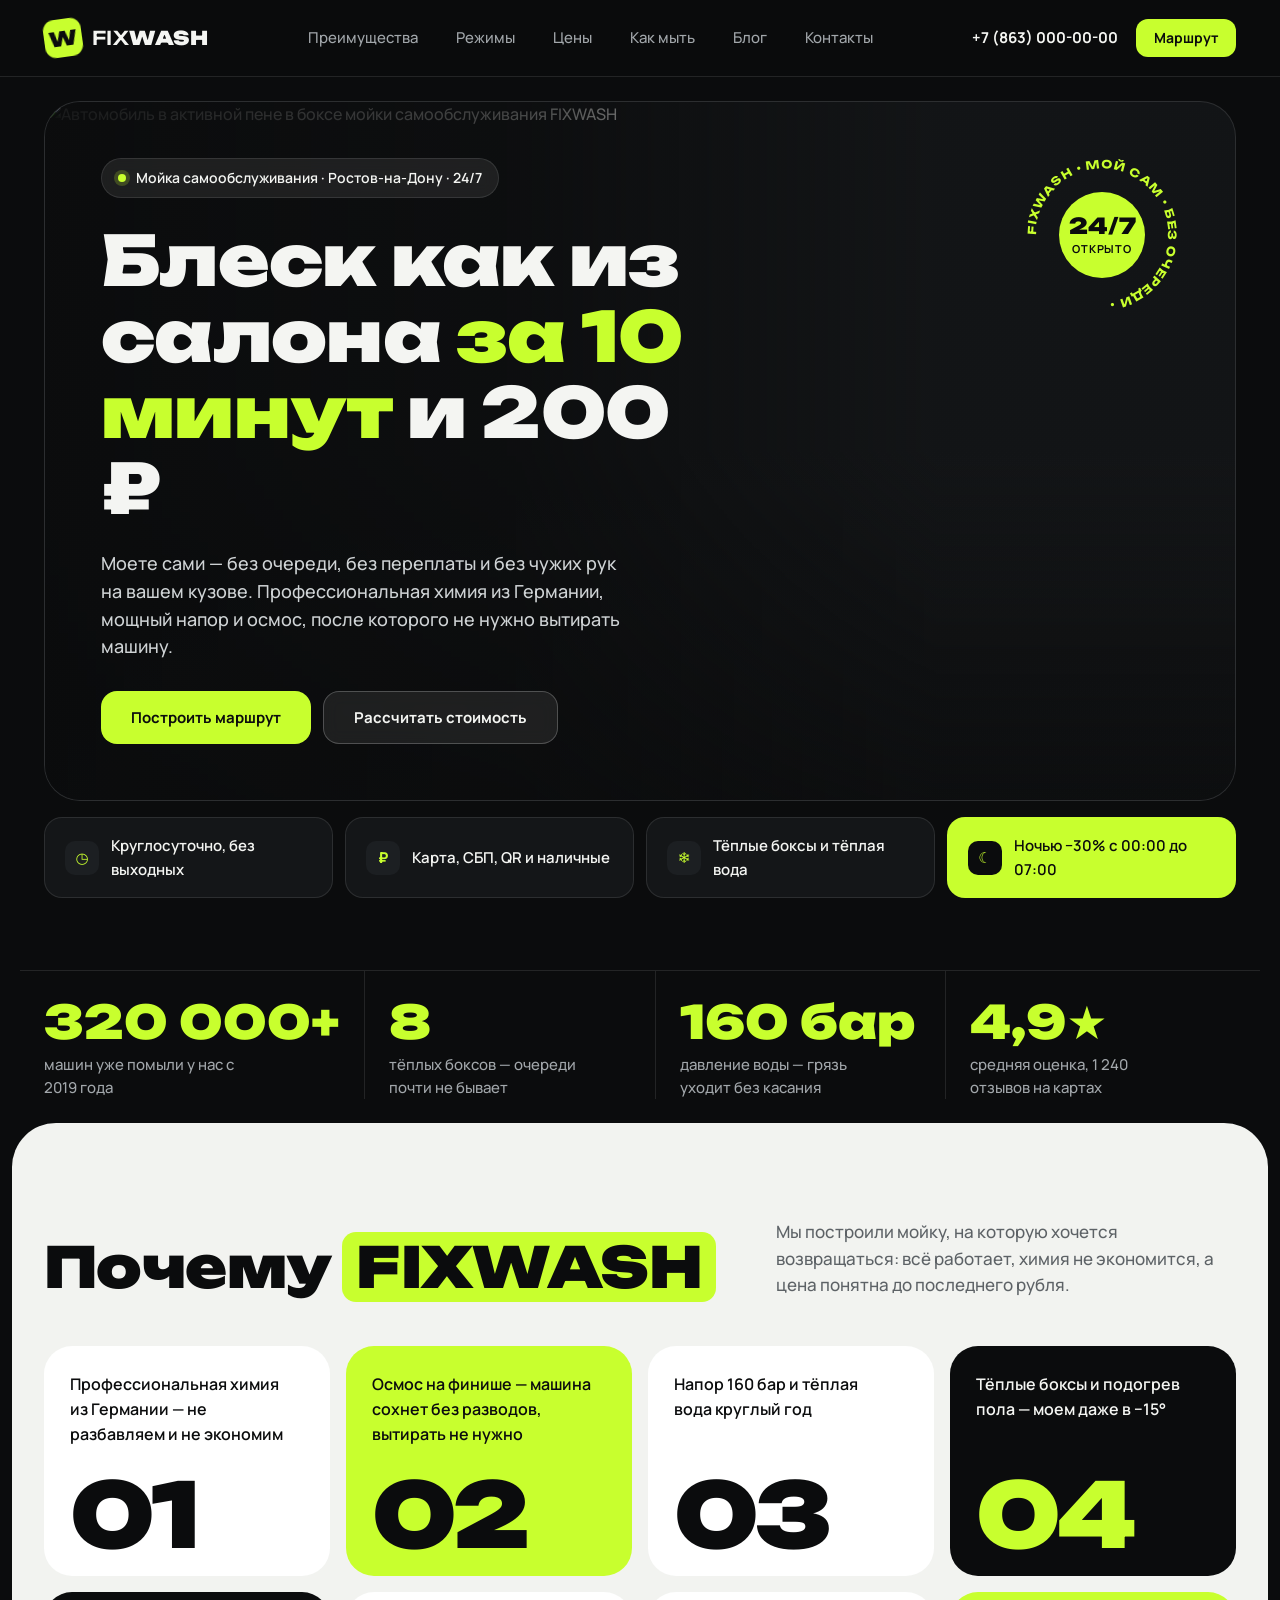
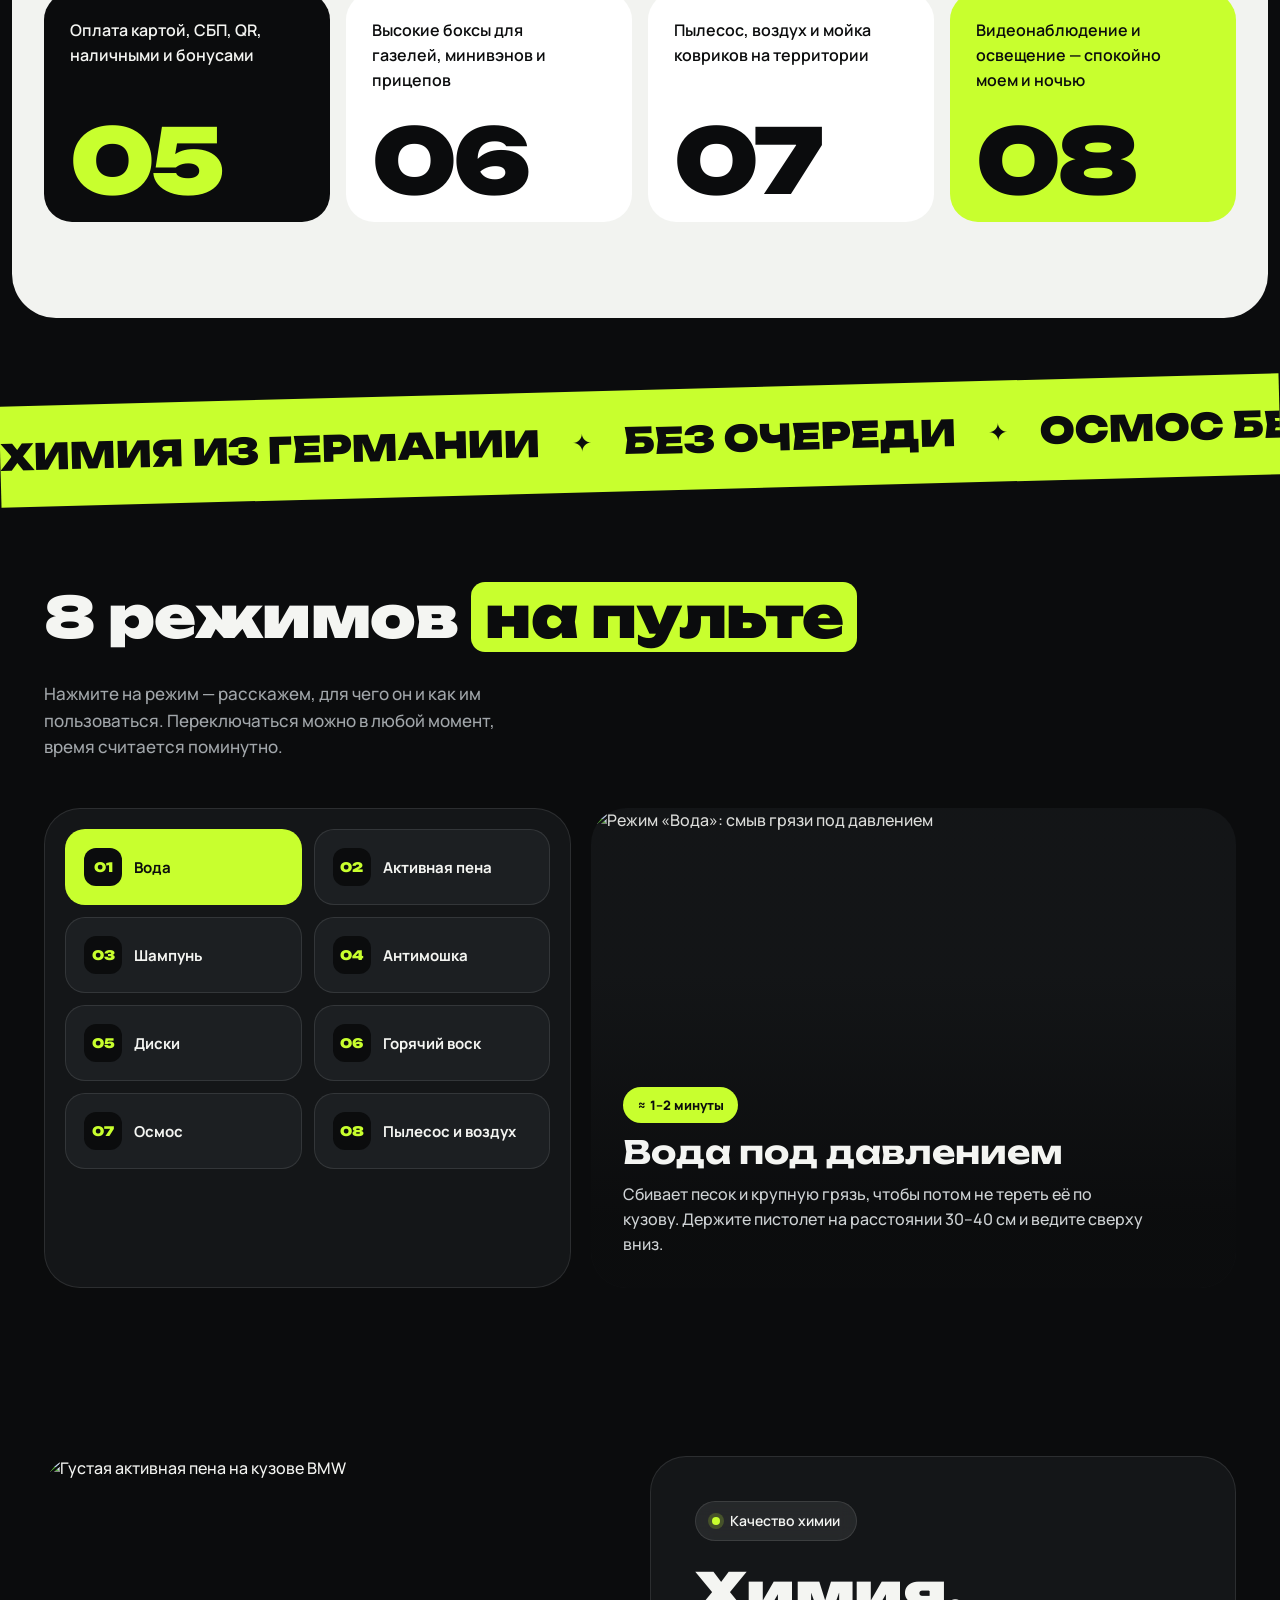
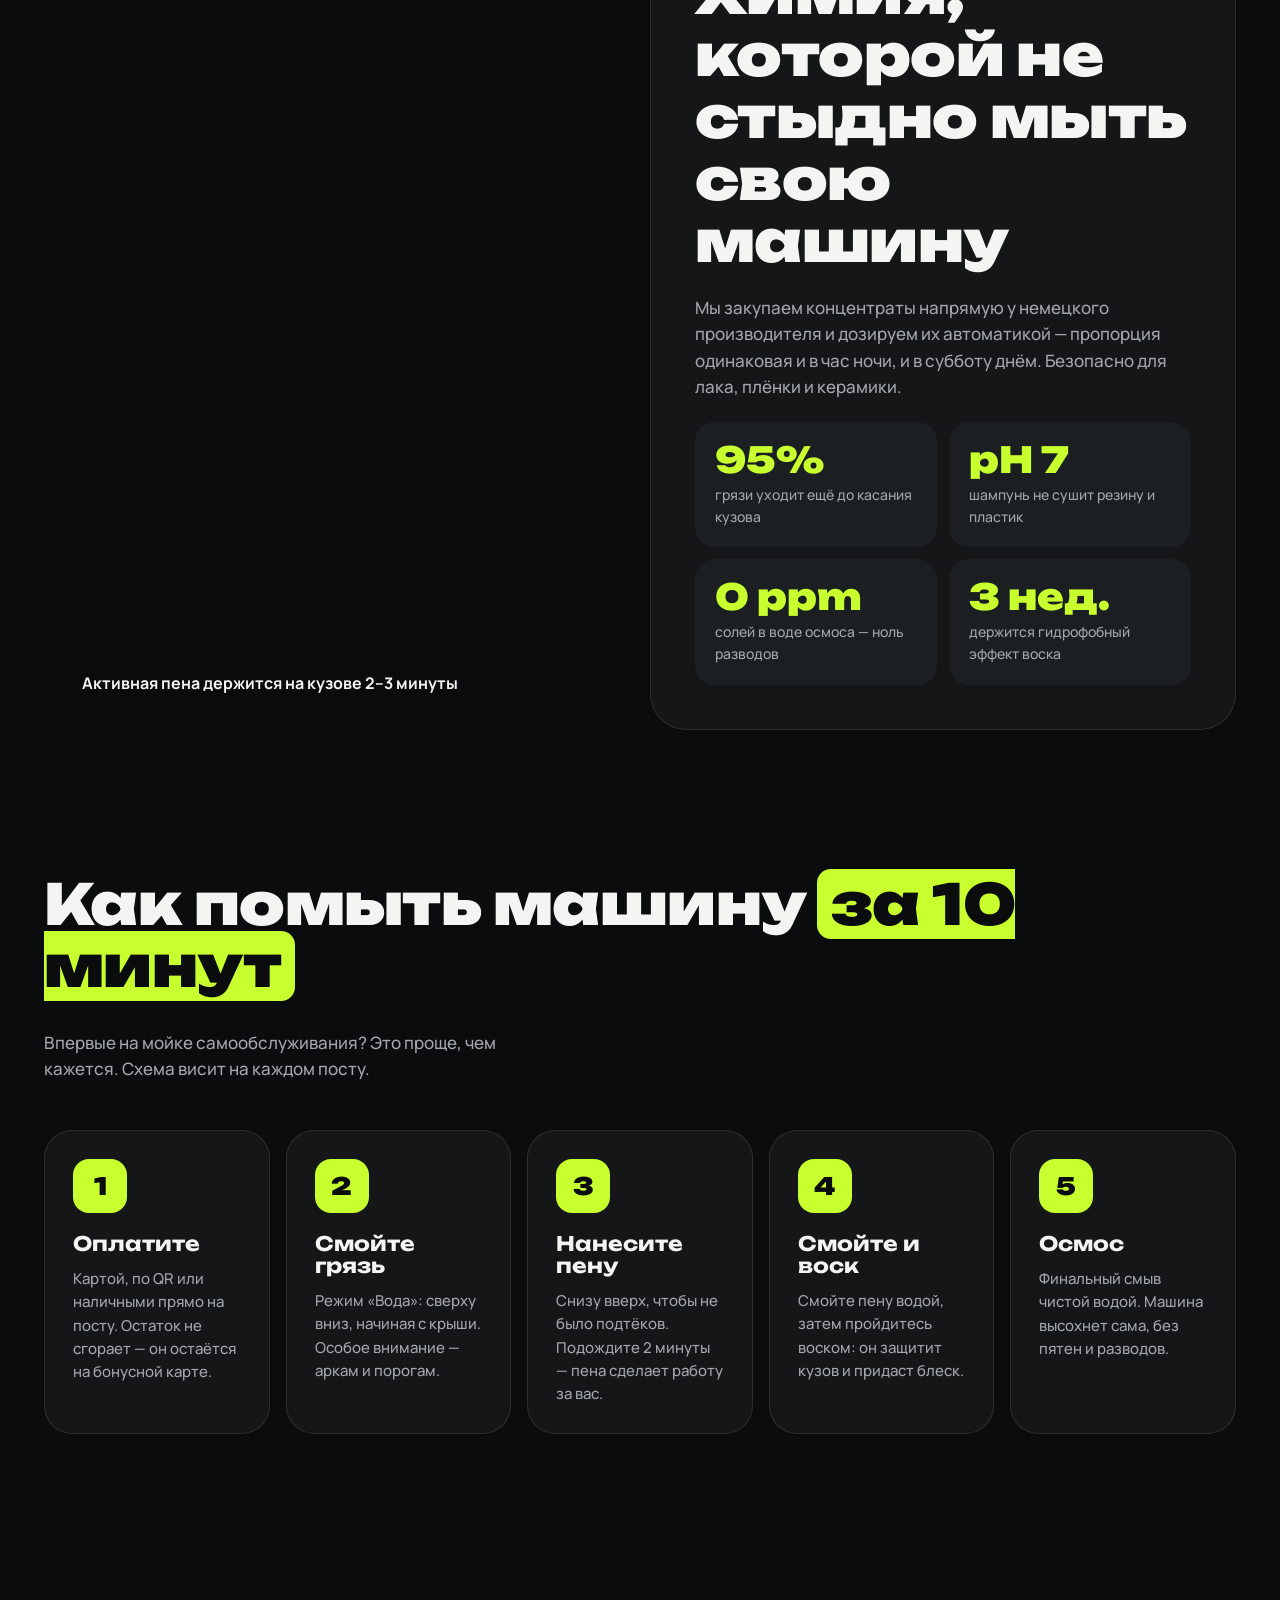
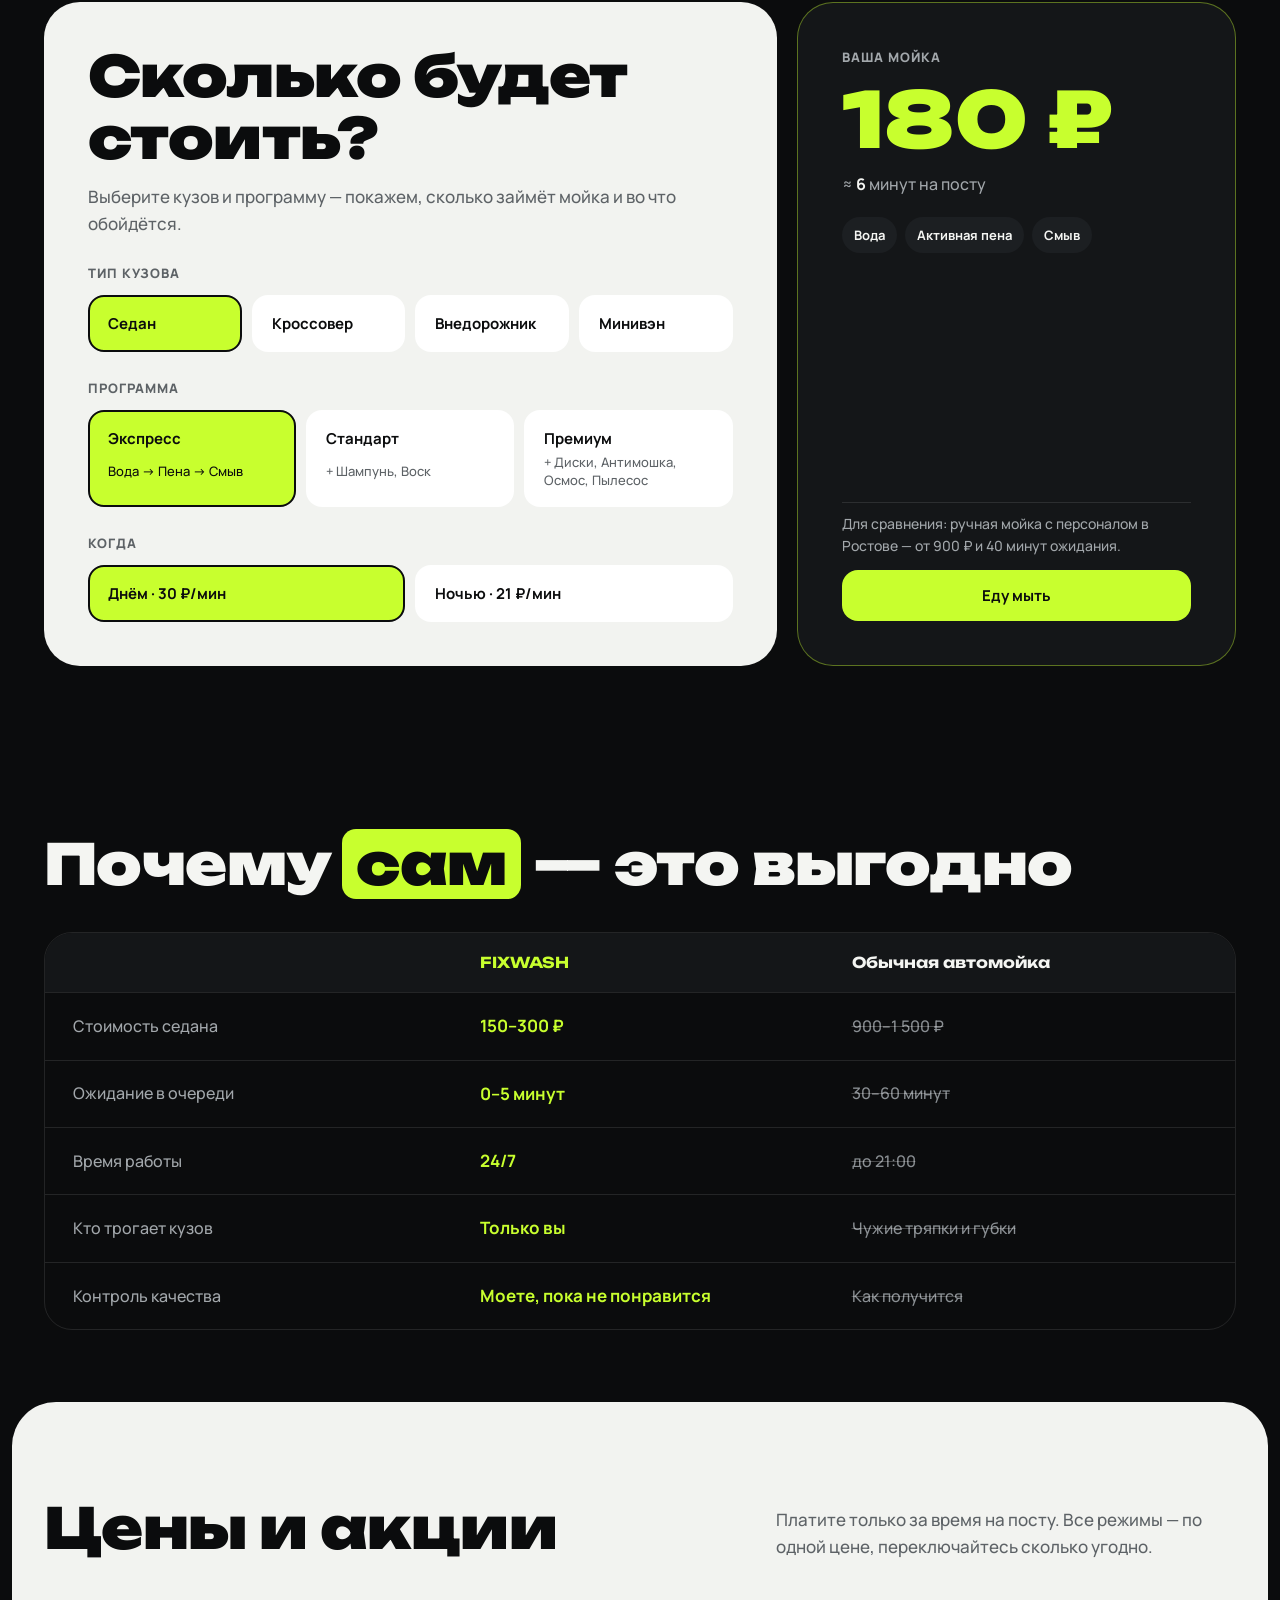
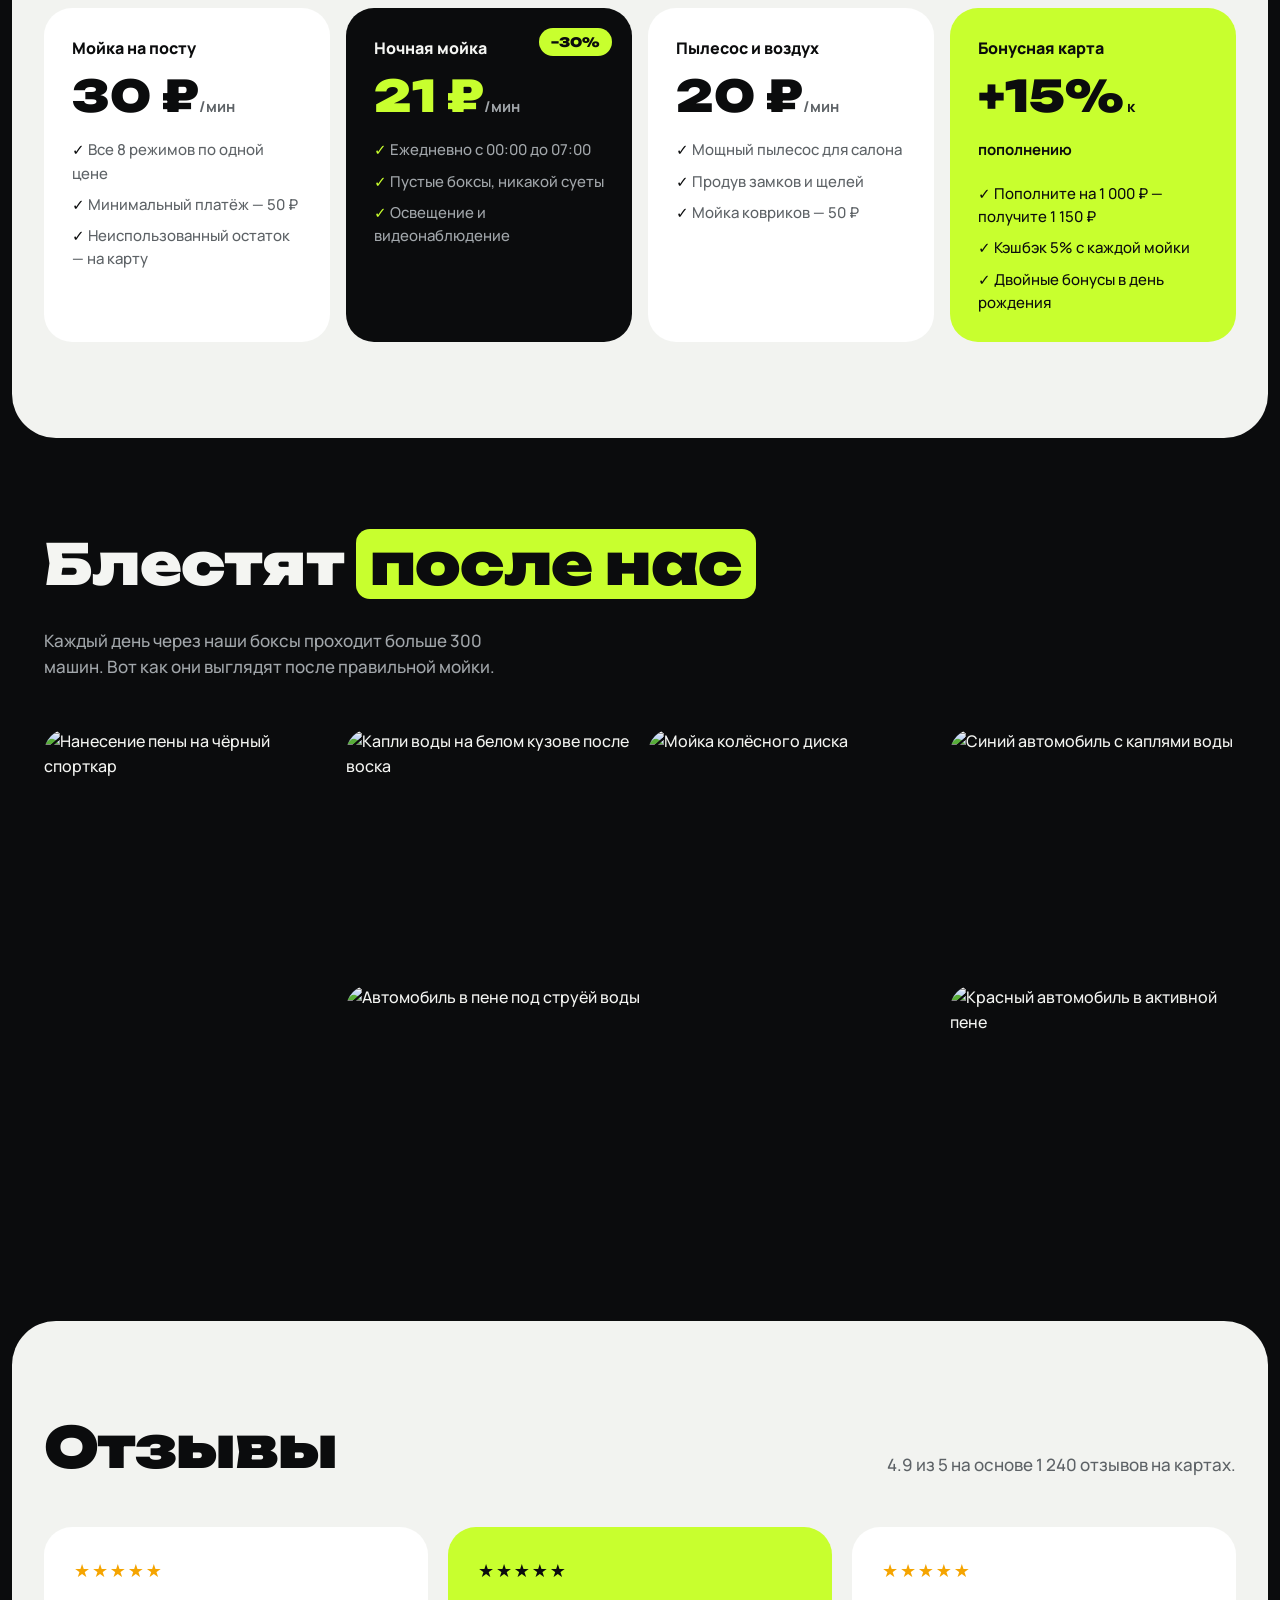
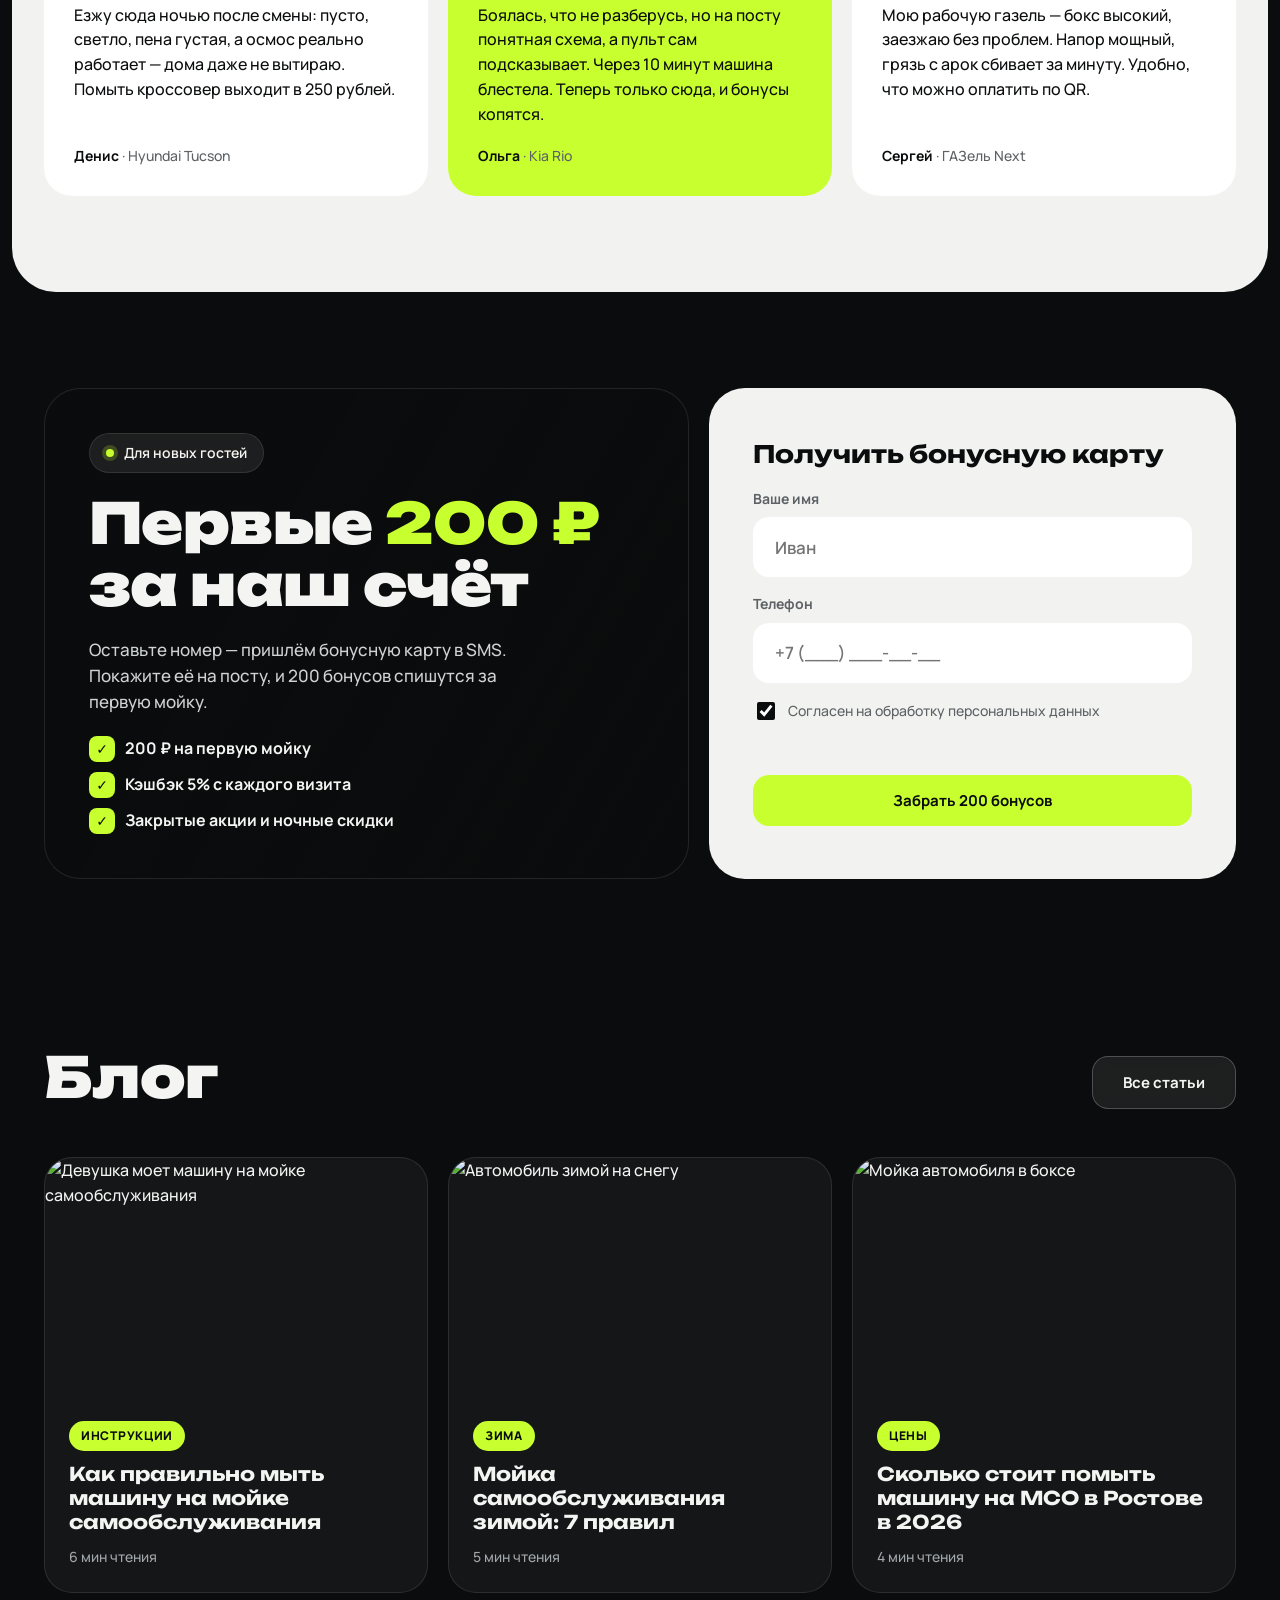
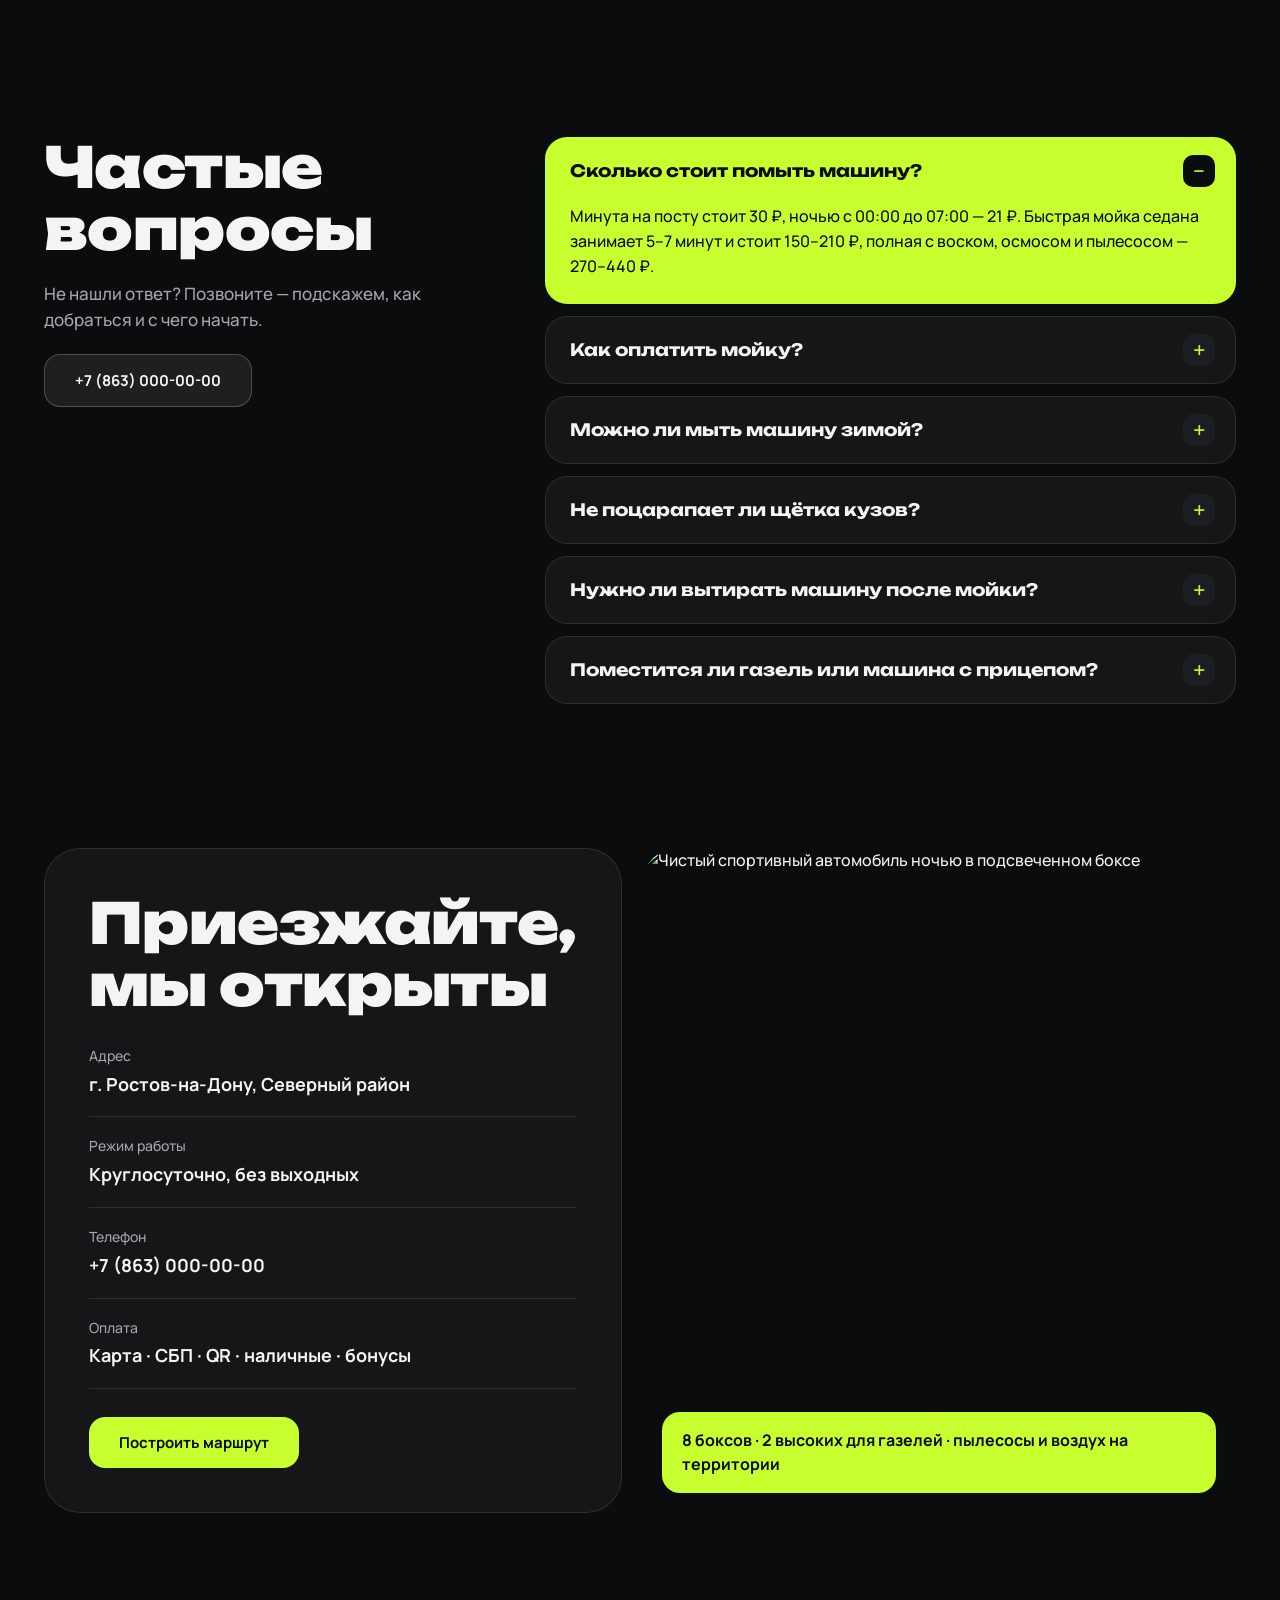
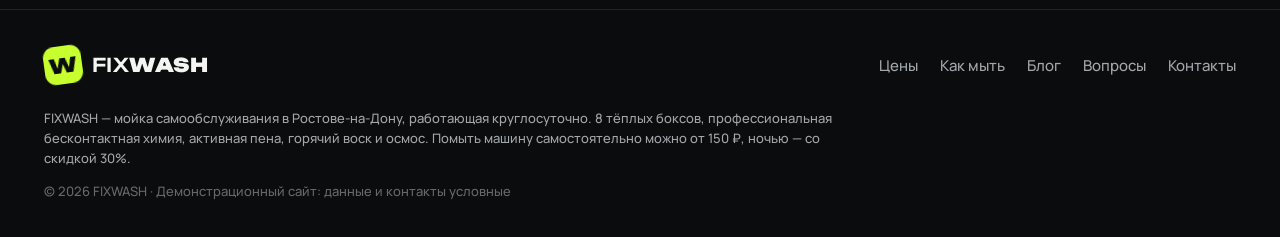
==== index.html @ 301a9a61 "Сайт мойки самообслуживания FIXWASH Лендинг с пультом режимов, калькулятором стоимости, ценами, форм" ====
<!doctype html>
<html lang="ru">
<head>
  <meta charset="utf-8">
  <meta name="viewport" content="width=device-width, initial-scale=1">
  <title>Мойка самообслуживания в Ростове-на-Дону 24/7 — FIXWASH</title>
  <meta name="description" content="Мойка самообслуживания FIXWASH в Ростове-на-Дону: 8 тёплых боксов, профессиональная химия из Германии, осмос без разводов. Работаем 24/7, мойка от 150 ₽, ночью −30%.">
  <link rel="canonical" href="https://sasha23rak-design.github.io/fixwash/">
  <meta property="og:type" content="website">
  <meta property="og:title" content="FIXWASH — мойка самообслуживания в Ростове-на-Дону 24/7">
  <meta property="og:description" content="Блеск как из салона за 10 минут. Химия из Германии, осмос, тёплые боксы, оплата картой.">
  <meta property="og:image" content="https://images.unsplash.com/photo-1605164598708-25701594473e?w=1200&q=80&auto=format&fit=crop">
  <meta property="og:url" content="https://sasha23rak-design.github.io/fixwash/">
  <meta name="theme-color" content="#0b0c0d">
  <link rel="preconnect" href="https://fonts.googleapis.com">
  <link rel="preconnect" href="https://fonts.gstatic.com" crossorigin>
  <link href="https://fonts.googleapis.com/css2?family=Manrope:wght@400;500;600;700;800&family=Unbounded:wght@500;700;900&display=swap" rel="stylesheet">
  <link rel="stylesheet" href="css/style.css">

  <script type="application/ld+json">
  {
    "@context": "https://schema.org",
    "@type": "AutoWash",
    "name": "FIXWASH — мойка самообслуживания",
    "image": "https://images.unsplash.com/photo-1605164598708-25701594473e?w=1200&q=80",
    "url": "https://sasha23rak-design.github.io/fixwash/",
    "telephone": "+7-863-000-00-00",
    "priceRange": "150–400 ₽",
    "address": {
      "@type": "PostalAddress",
      "addressLocality": "Ростов-на-Дону",
      "addressRegion": "Ростовская область",
      "addressCountry": "RU"
    },
    "openingHoursSpecification": {
      "@type": "OpeningHoursSpecification",
      "dayOfWeek": ["Monday","Tuesday","Wednesday","Thursday","Friday","Saturday","Sunday"],
      "opens": "00:00",
      "closes": "23:59"
    },
    "paymentAccepted": "Банковская карта, СБП, QR-код, наличные, бонусная карта",
    "aggregateRating": { "@type": "AggregateRating", "ratingValue": "4.9", "reviewCount": "1240" }
  }
  </script>
  <script type="application/ld+json">
  {
    "@context": "https://schema.org",
    "@type": "FAQPage",
    "mainEntity": [
      { "@type": "Question", "name": "Сколько стоит помыть машину на мойке самообслуживания?", "acceptedAnswer": { "@type": "Answer", "text": "Минута на посту стоит 30 ₽, ночью с 00:00 до 07:00 — 21 ₽. Быстрая мойка седана занимает 5–7 минут и стоит 150–210 ₽, полная с воском, осмосом и пылесосом — 270–440 ₽." } },
      { "@type": "Question", "name": "Как оплатить мойку?", "acceptedAnswer": { "@type": "Answer", "text": "На каждом посту принимаем банковские карты, Apple Pay и Google Pay, оплату по QR через СБП, купюры, монеты и бонусную карту FIXWASH." } },
      { "@type": "Question", "name": "Можно ли мыть машину зимой?", "acceptedAnswer": { "@type": "Answer", "text": "Да. Боксы отапливаются, пол с подогревом, вода подаётся тёплой. После мойки продуйте замки и уплотнители воздухом — он есть на каждом посту." } },
      { "@type": "Question", "name": "Не поцарапает ли щётка кузов?", "acceptedAnswer": { "@type": "Answer", "text": "Щётку используйте только после активной пены и смыва крупной грязи. Перед использованием промойте её водой под давлением. Для бесконтактной мойки щётка не нужна вовсе." } },
      { "@type": "Question", "name": "Нужно ли вытирать машину после мойки?", "acceptedAnswer": { "@type": "Answer", "text": "Нет, если на финише использовать режим «Осмос». Это очищенная вода без солей, она высыхает без разводов и пятен." } },
      { "@type": "Question", "name": "Поместится ли газель или машина с прицепом?", "acceptedAnswer": { "@type": "Answer", "text": "Да, боксы №7 и №8 высотой 3,2 метра и длиной 9 метров рассчитаны на микроавтобусы, газели и легковые автомобили с прицепом." } }
    ]
  }
  </script>
</head>
<body>

<!-- ============ HEADER ============ -->
<header class="header" id="top">
  <div class="container header__inner">
    <a href="./" class="logo" aria-label="FIXWASH — на главную">
      <span class="logo__mark">W</span>
      <span class="logo__text">FIX<b>WASH</b></span>
    </a>

    <nav class="nav" id="nav">
      <a href="#why">Преимущества</a>
      <a href="#modes">Режимы</a>
      <a href="#prices">Цены</a>
      <a href="#how">Как мыть</a>
      <a href="blog/">Блог</a>
      <a href="#contacts">Контакты</a>
    </nav>

    <div class="header__right">
      <a href="tel:+78630000000" class="header__phone">+7 (863) 000-00-00</a>
      <a href="https://yandex.ru/maps/39/rostov-na-donu/" target="_blank" rel="noopener" class="btn btn--lime btn--sm">Маршрут</a>
      <button class="burger" id="burger" aria-label="Открыть меню" aria-expanded="false"><span></span><span></span></button>
    </div>
  </div>
</header>

<main>

<!-- ============ HERO ============ -->
<section class="hero">
  <div class="container">
    <div class="hero__card">
      <img class="hero__img" src="https://images.unsplash.com/photo-1605164598708-25701594473e?w=1800&q=80&auto=format&fit=crop" alt="Автомобиль в активной пене в боксе мойки самообслуживания FIXWASH">
      <div class="hero__shade"></div>

      <div class="hero__content">
        <span class="tag"><i class="dot"></i> Мойка самообслуживания · Ростов-на-Дону · 24/7</span>
        <h1 class="hero__title">Блеск как из салона <span class="lime">за 10 минут</span> и 200 ₽</h1>
        <p class="hero__sub">Моете сами — без очереди, без переплаты и без чужих рук на вашем кузове. Профессиональная химия из Германии, мощный напор и осмос, после которого не нужно вытирать машину.</p>
        <div class="hero__actions">
          <a href="https://yandex.ru/maps/39/rostov-na-donu/" target="_blank" rel="noopener" class="btn btn--lime">Построить маршрут</a>
          <a href="#calc" class="btn btn--ghost">Рассчитать стоимость</a>
        </div>
      </div>

      <div class="hero__badge" aria-hidden="true">
        <svg viewBox="0 0 200 200">
          <defs><path id="circle" d="M100,100 m-78,0 a78,78 0 1,1 156,0 a78,78 0 1,1 -156,0"/></defs>
          <text><textPath href="#circle">FIXWASH • МОЙ САМ • БЕЗ ОЧЕРЕДИ •</textPath></text>
        </svg>
        <span class="hero__badge-core">24/7<small>открыто</small></span>
      </div>
    </div>

    <div class="pills">
      <div class="pill"><span class="pill__ico">◷</span> Круглосуточно, без выходных</div>
      <div class="pill"><span class="pill__ico">₽</span> Карта, СБП, QR и наличные</div>
      <div class="pill"><span class="pill__ico">❄</span> Тёплые боксы и тёплая вода</div>
      <div class="pill pill--lime"><span class="pill__ico">☾</span> Ночью −30% с 00:00 до 07:00</div>
    </div>
  </div>
</section>

<!-- ============ STATS ============ -->
<section class="stats">
  <div class="container stats__grid">
    <div class="stat"><b class="stat__num" data-count="320000" data-suffix="+">0</b><span>машин уже помыли у нас с 2019 года</span></div>
    <div class="stat"><b class="stat__num" data-count="8">0</b><span>тёплых боксов — очереди почти не бывает</span></div>
    <div class="stat"><b class="stat__num" data-count="160" data-suffix=" бар">0</b><span>давление воды — грязь уходит без касания</span></div>
    <div class="stat"><b class="stat__num" data-count="4.9" data-decimals="1" data-suffix="★">0</b><span>средняя оценка, 1 240 отзывов на картах</span></div>
  </div>
</section>

<!-- ============ WHY ============ -->
<section class="section section--light" id="why">
  <div class="container">
    <div class="section__head">
      <h2 class="h2">Почему <span class="lime-bg">FIXWASH</span></h2>
      <p class="section__lead">Мы построили мойку, на которую хочется возвращаться: всё работает, химия не экономится, а цена понятна до последнего рубля.</p>
    </div>

    <div class="adv adv--4">
      <div class="adv__card"><p>Профессиональная химия из Германии — не разбавляем и не экономим</p><b>01</b></div>
      <div class="adv__card adv__card--lime"><p>Осмос на финише — машина сохнет без разводов, вытирать не нужно</p><b>02</b></div>
      <div class="adv__card"><p>Напор 160 бар и тёплая вода круглый год</p><b>03</b></div>
      <div class="adv__card adv__card--dark"><p>Тёплые боксы и подогрев пола — моем даже в −15°</p><b>04</b></div>
      <div class="adv__card adv__card--dark"><p>Оплата картой, СБП, QR, наличными и бонусами</p><b>05</b></div>
      <div class="adv__card"><p>Высокие боксы для газелей, минивэнов и прицепов</p><b>06</b></div>
      <div class="adv__card"><p>Пылесос, воздух и мойка ковриков на территории</p><b>07</b></div>
      <div class="adv__card adv__card--lime"><p>Видеонаблюдение и освещение — спокойно моем и ночью</p><b>08</b></div>
    </div>
  </div>
</section>

<!-- ============ MARQUEE ============ -->
<section class="marquee" aria-hidden="true">
  <div class="marquee__track">
    <span>Химия из Германии</span><i>✦</i><span>Без очереди</span><i>✦</i><span>Осмос без разводов</span><i>✦</i><span>Открыто 24/7</span><i>✦</i>
    <span>Химия из Германии</span><i>✦</i><span>Без очереди</span><i>✦</i><span>Осмос без разводов</span><i>✦</i><span>Открыто 24/7</span><i>✦</i>
  </div>
</section>

<!-- ============ MODES ============ -->
<section class="section" id="modes">
  <div class="container">
    <div class="section__head">
      <h2 class="h2">8 режимов <span class="lime-bg">на пульте</span></h2>
      <p class="section__lead">Нажмите на режим — расскажем, для чего он и как им пользоваться. Переключаться можно в любой момент, время считается поминутно.</p>
    </div>

    <div class="modes">
      <div class="modes__panel" role="tablist" aria-label="Режимы мойки">
        <button class="mode is-active" role="tab" data-mode="0"><span>01</span>Вода</button>
        <button class="mode" role="tab" data-mode="1"><span>02</span>Активная пена</button>
        <button class="mode" role="tab" data-mode="2"><span>03</span>Шампунь</button>
        <button class="mode" role="tab" data-mode="3"><span>04</span>Антимошка</button>
        <button class="mode" role="tab" data-mode="4"><span>05</span>Диски</button>
        <button class="mode" role="tab" data-mode="5"><span>06</span>Горячий воск</button>
        <button class="mode" role="tab" data-mode="6"><span>07</span>Осмос</button>
        <button class="mode" role="tab" data-mode="7"><span>08</span>Пылесос и воздух</button>
      </div>

      <div class="modes__view">
        <img id="modeImg" src="https://images.unsplash.com/photo-1636740659486-3cde6eba6371?w=1200&q=80&auto=format&fit=crop" alt="Режим «Вода»: смыв грязи под давлением">
        <div class="modes__info">
          <span class="modes__time" id="modeTime">≈ 1–2 минуты</span>
          <h3 id="modeTitle">Вода под давлением</h3>
          <p id="modeText">Сбивает песок и крупную грязь, чтобы потом не тереть её по кузову. Держите пистолет на расстоянии 30–40 см и ведите сверху вниз.</p>
        </div>
      </div>
    </div>
  </div>
</section>

<!-- ============ CHEMISTRY ============ -->
<section class="section section--tight" id="chemistry">
  <div class="container">
    <div class="chem">
      <div class="chem__media">
        <img src="https://images.unsplash.com/photo-1633014041037-f5446fb4ce99?w=1200&q=80&auto=format&fit=crop" alt="Густая активная пена на кузове BMW" loading="lazy">
        <span class="chem__label">Активная пена держится на кузове 2–3 минуты</span>
      </div>
      <div class="chem__body">
        <span class="tag"><i class="dot"></i> Качество химии</span>
        <h2 class="h2">Химия, которой не стыдно мыть свою машину</h2>
        <p>Мы закупаем концентраты напрямую у немецкого производителя и дозируем их автоматикой — пропорция одинаковая и в час ночи, и в субботу днём. Безопасно для лака, плёнки и керамики.</p>
        <div class="chem__grid">
          <div class="chem__item"><b>95%</b><span>грязи уходит ещё до касания кузова</span></div>
          <div class="chem__item"><b>pH 7</b><span>шампунь не сушит резину и пластик</span></div>
          <div class="chem__item"><b>0 ppm</b><span>солей в воде осмоса — ноль разводов</span></div>
          <div class="chem__item"><b>3 нед.</b><span>держится гидрофобный эффект воска</span></div>
        </div>
      </div>
    </div>
  </div>
</section>

<!-- ============ HOW ============ -->
<section class="section section--tight" id="how">
  <div class="container">
    <div class="section__head">
      <h2 class="h2">Как помыть машину <span class="lime-bg">за 10 минут</span></h2>
      <p class="section__lead">Впервые на мойке самообслуживания? Это проще, чем кажется. Схема висит на каждом посту.</p>
    </div>
    <div class="steps steps--5">
      <div class="step"><span class="step__n">1</span><h4>Оплатите</h4><p>Картой, по QR или наличными прямо на посту. Остаток не сгорает — он остаётся на бонусной карте.</p></div>
      <div class="step"><span class="step__n">2</span><h4>Смойте грязь</h4><p>Режим «Вода»: сверху вниз, начиная с крыши. Особое внимание — аркам и порогам.</p></div>
      <div class="step"><span class="step__n">3</span><h4>Нанесите пену</h4><p>Снизу вверх, чтобы не было подтёков. Подождите 2 минуты — пена сделает работу за вас.</p></div>
      <div class="step"><span class="step__n">4</span><h4>Смойте и воск</h4><p>Смойте пену водой, затем пройдитесь воском: он защитит кузов и придаст блеск.</p></div>
      <div class="step"><span class="step__n">5</span><h4>Осмос</h4><p>Финальный смыв чистой водой. Машина высохнет сама, без пятен и разводов.</p></div>
    </div>
  </div>
</section>

<!-- ============ CALC ============ -->
<section class="section" id="calc">
  <div class="container">
    <div class="calc">
      <div class="calc__form">
        <h2 class="h2">Сколько будет стоить?</h2>
        <p class="calc__lead">Выберите кузов и программу — покажем, сколько займёт мойка и во что обойдётся.</p>

        <div class="calc__group">
          <p class="calc__label">Тип кузова</p>
          <div class="seg" data-name="body">
            <button type="button" class="seg__btn is-active" data-k="1">Седан</button>
            <button type="button" class="seg__btn" data-k="1.25">Кроссовер</button>
            <button type="button" class="seg__btn" data-k="1.5">Внедорожник</button>
            <button type="button" class="seg__btn" data-k="1.7">Минивэн</button>
          </div>
        </div>

        <div class="calc__group">
          <p class="calc__label">Программа</p>
          <div class="seg seg--col" data-name="program">
            <button type="button" class="seg__btn is-active" data-k="express"><b>Экспресс</b><small>Вода → Пена → Смыв</small></button>
            <button type="button" class="seg__btn" data-k="standard"><b>Стандарт</b><small>+ Шампунь, Воск</small></button>
            <button type="button" class="seg__btn" data-k="premium"><b>Премиум</b><small>+ Диски, Антимошка, Осмос, Пылесос</small></button>
          </div>
        </div>

        <div class="calc__group">
          <p class="calc__label">Когда</p>
          <div class="seg" data-name="time">
            <button type="button" class="seg__btn is-active" data-k="day">Днём · 30 ₽/мин</button>
            <button type="button" class="seg__btn" data-k="night">Ночью · 21 ₽/мин</button>
          </div>
        </div>
      </div>

      <div class="calc__result">
        <p class="calc__label">Ваша мойка</p>
        <div class="calc__price"><span id="calcPrice">210</span> ₽</div>
        <p class="calc__time">≈ <b id="calcMin">7</b> минут на посту</p>
        <ul class="calc__steps" id="calcSteps"></ul>
        <p class="calc__note">Для сравнения: ручная мойка с персоналом в Ростове — от 900 ₽ и 40 минут ожидания.</p>
        <a href="https://yandex.ru/maps/39/rostov-na-donu/" target="_blank" rel="noopener" class="btn btn--lime">Еду мыть</a>
      </div>
    </div>
  </div>
</section>

<!-- ============ COMPARE ============ -->
<section class="section section--tight">
  <div class="container">
    <h2 class="h2">Почему <span class="lime-bg">сам</span> — это выгодно</h2>
    <div class="compare">
      <div class="compare__row compare__row--head"><span></span><b>FIXWASH</b><b>Обычная автомойка</b></div>
      <div class="compare__row"><span>Стоимость седана</span><b>150–300 ₽</b><em>900–1 500 ₽</em></div>
      <div class="compare__row"><span>Ожидание в очереди</span><b>0–5 минут</b><em>30–60 минут</em></div>
      <div class="compare__row"><span>Время работы</span><b>24/7</b><em>до 21:00</em></div>
      <div class="compare__row"><span>Кто трогает кузов</span><b>Только вы</b><em>Чужие тряпки и губки</em></div>
      <div class="compare__row"><span>Контроль качества</span><b>Моете, пока не понравится</b><em>Как получится</em></div>
    </div>
  </div>
</section>

<!-- ============ PRICES ============ -->
<section class="section section--light" id="prices">
  <div class="container">
    <div class="section__head">
      <h2 class="h2">Цены и акции</h2>
      <p class="section__lead">Платите только за время на посту. Все режимы — по одной цене, переключайтесь сколько угодно.</p>
    </div>

    <div class="prices">
      <div class="price-card">
        <p class="price-card__name">Мойка на посту</p>
        <div class="price-card__val">30 ₽<small>/мин</small></div>
        <ul><li>Все 8 режимов по одной цене</li><li>Минимальный платёж — 50 ₽</li><li>Неиспользованный остаток — на карту</li></ul>
      </div>
      <div class="price-card price-card--dark">
        <span class="price-card__badge">−30%</span>
        <p class="price-card__name">Ночная мойка</p>
        <div class="price-card__val">21 ₽<small>/мин</small></div>
        <ul><li>Ежедневно с 00:00 до 07:00</li><li>Пустые боксы, никакой суеты</li><li>Освещение и видеонаблюдение</li></ul>
      </div>
      <div class="price-card">
        <p class="price-card__name">Пылесос и воздух</p>
        <div class="price-card__val">20 ₽<small>/мин</small></div>
        <ul><li>Мощный пылесос для салона</li><li>Продув замков и щелей</li><li>Мойка ковриков — 50 ₽</li></ul>
      </div>
      <div class="price-card price-card--lime">
        <p class="price-card__name">Бонусная карта</p>
        <div class="price-card__val">+15%<small> к пополнению</small></div>
        <ul><li>Пополните на 1 000 ₽ — получите 1 150 ₽</li><li>Кэшбэк 5% с каждой мойки</li><li>Двойные бонусы в день рождения</li></ul>
      </div>
    </div>
  </div>
</section>

<!-- ============ GALLERY ============ -->
<section class="section" id="gallery">
  <div class="container">
    <div class="section__head">
      <h2 class="h2">Блестят <span class="lime-bg">после нас</span></h2>
      <p class="section__lead">Каждый день через наши боксы проходит больше 300 машин. Вот как они выглядят после правильной мойки.</p>
    </div>
    <div class="gallery">
      <figure class="gallery__item gallery__item--tall"><img src="https://images.unsplash.com/photo-1608506375591-b90e1f955e4b?w=900&q=75&auto=format&fit=crop" alt="Нанесение пены на чёрный спорткар" loading="lazy"></figure>
      <figure class="gallery__item"><img src="https://images.unsplash.com/photo-1611239179213-d972da54091a?w=900&q=75&auto=format&fit=crop" alt="Капли воды на белом кузове после воска" loading="lazy"></figure>
      <figure class="gallery__item"><img src="https://images.unsplash.com/photo-1565689876697-e467b6c54da2?w=900&q=75&auto=format&fit=crop" alt="Мойка колёсного диска" loading="lazy"></figure>
      <figure class="gallery__item gallery__item--wide"><img src="https://images.unsplash.com/photo-1666693978382-b9a9d4ee62e4?w=1200&q=75&auto=format&fit=crop" alt="Автомобиль в пене под струёй воды" loading="lazy"></figure>
      <figure class="gallery__item"><img src="https://images.unsplash.com/photo-1704796141009-5ed5cc8ca5f3?w=900&q=75&auto=format&fit=crop" alt="Синий автомобиль с каплями воды" loading="lazy"></figure>
      <figure class="gallery__item"><img src="https://images.unsplash.com/photo-1697252312641-561fba5494c8?w=900&q=75&auto=format&fit=crop" alt="Красный автомобиль в активной пене" loading="lazy"></figure>
    </div>
  </div>
</section>

<!-- ============ REVIEWS ============ -->
<section class="section section--light" id="reviews">
  <div class="container">
    <div class="section__head">
      <h2 class="h2">Отзывы</h2>
      <p class="section__lead">4.9 из 5 на основе 1 240 отзывов на картах.</p>
    </div>
    <div class="reviews">
      <figure class="review">
        <div class="review__stars">★★★★★</div>
        <blockquote>Езжу сюда ночью после смены: пусто, светло, пена густая, а осмос реально работает — дома даже не вытираю. Помыть кроссовер выходит в 250 рублей.</blockquote>
        <figcaption><b>Денис</b> · Hyundai Tucson</figcaption>
      </figure>
      <figure class="review review--lime">
        <div class="review__stars">★★★★★</div>
        <blockquote>Боялась, что не разберусь, но на посту понятная схема, а пульт сам подсказывает. Через 10 минут машина блестела. Теперь только сюда, и бонусы копятся.</blockquote>
        <figcaption><b>Ольга</b> · Kia Rio</figcaption>
      </figure>
      <figure class="review">
        <div class="review__stars">★★★★★</div>
        <blockquote>Мою рабочую газель — бокс высокий, заезжаю без проблем. Напор мощный, грязь с арок сбивает за минуту. Удобно, что можно оплатить по QR.</blockquote>
        <figcaption><b>Сергей</b> · ГАЗель Next</figcaption>
      </figure>
    </div>
  </div>
</section>

<!-- ============ LEAD ============ -->
<section class="section" id="bonus">
  <div class="container">
    <div class="lead">
      <div class="lead__aside">
        <span class="tag"><i class="dot"></i> Для новых гостей</span>
        <h2 class="h2">Первые <span class="lime">200 ₽</span> за наш счёт</h2>
        <p>Оставьте номер — пришлём бонусную карту в SMS. Покажите её на посту, и 200 бонусов спишутся за первую мойку.</p>
        <ul class="lead__list">
          <li>200 ₽ на первую мойку</li>
          <li>Кэшбэк 5% с каждого визита</li>
          <li>Закрытые акции и ночные скидки</li>
        </ul>
      </div>

      <form class="lead__form" id="leadForm" novalidate>
        <div id="leadFields">
          <h3>Получить бонусную карту</h3>
          <label class="field"><span>Ваше имя</span><input type="text" name="name" placeholder="Иван" autocomplete="name"></label>
          <label class="field"><span>Телефон</span><input type="tel" name="phone" placeholder="+7 (___) ___-__-__" autocomplete="tel"></label>
          <label class="check"><input type="checkbox" name="agree" checked> <span>Согласен на обработку персональных данных</span></label>
          <p class="form-error" id="leadError" role="alert"></p>
          <button type="submit" class="btn btn--lime btn--block">Забрать 200 бонусов</button>
        </div>
        <div class="qdone" id="leadDone" hidden>
          <div class="qdone__ico">✓</div>
          <h3>Карта ваша!</h3>
          <p>Отправили SMS с номером бонусной карты. 200 ₽ уже на балансе — ждём вас на мойке.</p>
          <a href="https://yandex.ru/maps/39/rostov-na-donu/" target="_blank" rel="noopener" class="btn btn--lime">Построить маршрут</a>
        </div>
      </form>
    </div>
  </div>
</section>

<!-- ============ BLOG PREVIEW ============ -->
<section class="section section--tight" id="blog">
  <div class="container">
    <div class="section__head">
      <h2 class="h2">Блог</h2>
      <a href="blog/" class="btn btn--ghost">Все статьи</a>
    </div>
    <div class="posts">
      <a class="post" href="blog/kak-pravilno-myt-mashinu-na-moyke-samoobsluzhivaniya.html">
        <img src="https://images.unsplash.com/photo-1632685062337-095b722134ca?w=900&q=75&auto=format&fit=crop" alt="Девушка моет машину на мойке самообслуживания" loading="lazy">
        <div class="post__body"><span class="post__cat">Инструкции</span><h3>Как правильно мыть машину на мойке самообслуживания</h3><p class="post__meta">6 мин чтения</p></div>
      </a>
      <a class="post" href="blog/moyka-samoobsluzhivaniya-zimoy.html">
        <img src="https://images.unsplash.com/photo-1517524008697-84bbe3c3fd98?w=900&q=75&auto=format&fit=crop" alt="Автомобиль зимой на снегу" loading="lazy">
        <div class="post__body"><span class="post__cat">Зима</span><h3>Мойка самообслуживания зимой: 7 правил</h3><p class="post__meta">5 мин чтения</p></div>
      </a>
      <a class="post" href="blog/skolko-stoit-moyka-samoobsluzhivaniya-rostov.html">
        <img src="https://images.unsplash.com/photo-1694025900981-4437a2d09b71?w=900&q=75&auto=format&fit=crop" alt="Мойка автомобиля в боксе" loading="lazy">
        <div class="post__body"><span class="post__cat">Цены</span><h3>Сколько стоит помыть машину на МСО в Ростове в 2026</h3><p class="post__meta">4 мин чтения</p></div>
      </a>
    </div>
  </div>
</section>

<!-- ============ FAQ ============ -->
<section class="section section--tight" id="faq">
  <div class="container">
    <div class="faq-wrap">
      <div>
        <h2 class="h2">Частые вопросы</h2>
        <p class="section__lead faq-lead">Не нашли ответ? Позвоните — подскажем, как добраться и с чего начать.</p>
        <a href="tel:+78630000000" class="btn btn--ghost">+7 (863) 000-00-00</a>
      </div>
      <div class="faq">
        <details class="faq__item" open><summary>Сколько стоит помыть машину?</summary><p>Минута на посту стоит 30 ₽, ночью с 00:00 до 07:00 — 21 ₽. Быстрая мойка седана занимает 5–7 минут и стоит 150–210 ₽, полная с воском, осмосом и пылесосом — 270–440 ₽.</p></details>
        <details class="faq__item"><summary>Как оплатить мойку?</summary><p>На каждом посту принимаем банковские карты, Apple Pay и Google Pay, оплату по QR через СБП, купюры, монеты и бонусную карту FIXWASH.</p></details>
        <details class="faq__item"><summary>Можно ли мыть машину зимой?</summary><p>Да. Боксы отапливаются, пол с подогревом, вода подаётся тёплой. После мойки продуйте замки и уплотнители воздухом — он есть на каждом посту.</p></details>
        <details class="faq__item"><summary>Не поцарапает ли щётка кузов?</summary><p>Щётку используйте только после активной пены и смыва крупной грязи. Перед использованием промойте её водой под давлением. Для бесконтактной мойки щётка не нужна вовсе.</p></details>
        <details class="faq__item"><summary>Нужно ли вытирать машину после мойки?</summary><p>Нет, если на финише использовать режим «Осмос». Это очищенная вода без солей, она высыхает без разводов и пятен.</p></details>
        <details class="faq__item"><summary>Поместится ли газель или машина с прицепом?</summary><p>Да, боксы №7 и №8 высотой 3,2 метра и длиной 9 метров рассчитаны на микроавтобусы, газели и легковые автомобили с прицепом.</p></details>
      </div>
    </div>
  </div>
</section>

<!-- ============ CONTACTS ============ -->
<section class="section section--tight" id="contacts">
  <div class="container">
    <div class="contacts">
      <div class="contacts__info">
        <h2 class="h2">Приезжайте, мы открыты</h2>
        <ul class="contacts__list">
          <li><span>Адрес</span><b>г. Ростов-на-Дону, Северный район</b></li>
          <li><span>Режим работы</span><b>Круглосуточно, без выходных</b></li>
          <li><span>Телефон</span><a href="tel:+78630000000"><b>+7 (863) 000-00-00</b></a></li>
          <li><span>Оплата</span><b>Карта · СБП · QR · наличные · бонусы</b></li>
        </ul>
        <a href="https://yandex.ru/maps/39/rostov-na-donu/" target="_blank" rel="noopener" class="btn btn--lime">Построить маршрут</a>
      </div>
      <div class="contacts__img">
        <img src="https://images.unsplash.com/photo-1626668893632-6f3a4466d22f?w=1200&q=80&auto=format&fit=crop" alt="Чистый спортивный автомобиль ночью в подсвеченном боксе" loading="lazy">
        <div class="contacts__note">8 боксов · 2 высоких для газелей · пылесосы и воздух на территории</div>
      </div>
    </div>
  </div>
</section>

</main>

<footer class="footer">
  <div class="container">
    <div class="footer__inner">
      <a href="./" class="logo"><span class="logo__mark">W</span><span class="logo__text">FIX<b>WASH</b></span></a>
      <nav class="footer__nav"><a href="#prices">Цены</a><a href="#how">Как мыть</a><a href="blog/">Блог</a><a href="#faq">Вопросы</a><a href="#contacts">Контакты</a></nav>
    </div>
    <p class="footer__seo">FIXWASH — мойка самообслуживания в Ростове-на-Дону, работающая круглосуточно. 8 тёплых боксов, профессиональная бесконтактная химия, активная пена, горячий воск и осмос. Помыть машину самостоятельно можно от 150 ₽, ночью — со скидкой 30%.</p>
    <p class="footer__demo">© 2026 FIXWASH · Демонстрационный сайт: данные и контакты условные</p>
  </div>
</footer>

<a href="https://yandex.ru/maps/39/rostov-na-donu/" target="_blank" rel="noopener" class="mobile-cta btn btn--lime">Построить маршрут</a>

<script src="js/main.js"></script>
</body>
</html>
---- css/style.css ----
/* ================= TOKENS ================= */
:root {
  --bg: #0b0c0d;
  --bg-2: #141618;
  --bg-3: #1c1f22;
  --light: #f2f3f0;
  --card: #ffffff;
  --card-2: #ebece8;
  --lime: #c8ff2e;
  --lime-d: #b1e61c;
  --text: #f4f5f2;
  --text-dim: #a2a7ab;
  --ink: #0b0c0d;
  --ink-dim: #5d6266;
  --line: rgba(255, 255, 255, .1);
  --radius: 28px;
  --radius-sm: 18px;
  --head: "Unbounded", system-ui, sans-serif;
  --body: "Manrope", system-ui, sans-serif;
  --container: 1240px;
}

*, *::before, *::after { box-sizing: border-box; }
[hidden] { display: none !important; }
html { scroll-behavior: smooth; scroll-padding-top: 90px; }
body {
  margin: 0;
  background: var(--bg);
  color: var(--text);
  font: 500 16px/1.55 var(--body);
  -webkit-font-smoothing: antialiased;
  overflow-x: hidden;
}
img { display: block; max-width: 100%; }
a { color: inherit; text-decoration: none; }
button { font: inherit; cursor: pointer; }
h1, h2, h3, h4 { margin: 0; font-family: var(--head); font-weight: 700; line-height: 1.1; }
p { margin: 0; }

.container { width: 100%; max-width: var(--container); margin: 0 auto; padding: 0 24px; }
.lime { color: var(--lime); }
.lime-bg { background: var(--lime); color: var(--ink); padding: 0 .25em; border-radius: .25em; }
.dot { width: 8px; height: 8px; border-radius: 50%; background: var(--lime); display: inline-block; box-shadow: 0 0 0 4px rgba(200, 255, 46, .2); }

/* ================= BUTTONS ================= */
.btn {
  display: inline-flex; align-items: center; justify-content: center; gap: 8px;
  padding: 18px 30px; border-radius: 16px; border: 0;
  font: 700 15px/1 var(--body); white-space: nowrap;
  transition: transform .2s, background .2s, box-shadow .2s, color .2s;
}
.btn:active { transform: scale(.97); }
.btn--lime { background: var(--lime); color: var(--ink); }
.btn--lime:hover { background: var(--lime-d); box-shadow: 0 10px 30px -10px rgba(200, 255, 46, .7); }
.btn--ghost { background: rgba(255, 255, 255, .08); color: var(--text); border: 1px solid rgba(255, 255, 255, .22); backdrop-filter: blur(8px); }
.btn--ghost:hover { background: rgba(255, 255, 255, .16); }
.btn--ghost-dark { background: transparent; color: var(--ink); border: 1px solid rgba(0, 0, 0, .15); }
.btn--ghost-dark:disabled { opacity: .35; cursor: default; }
.btn--sm { padding: 12px 18px; border-radius: 12px; font-size: 14px; }

.tag {
  display: inline-flex; align-items: center; gap: 10px;
  padding: 8px 16px; border-radius: 99px;
  background: rgba(255, 255, 255, .08); border: 1px solid var(--line);
  font-size: 14px; font-weight: 600; backdrop-filter: blur(8px);
}
.tag--dark { background: var(--ink); color: var(--text); }

/* ================= HEADER ================= */
.header {
  position: sticky; top: 0; z-index: 50;
  background: rgba(11, 12, 13, .78); backdrop-filter: blur(14px);
  border-bottom: 1px solid var(--line);
}
.header__inner { display: flex; align-items: center; justify-content: space-between; height: 76px; gap: 24px; }
.logo { display: flex; align-items: center; gap: 10px; }
.logo__mark {
  width: 38px; height: 38px; border-radius: 11px; background: var(--lime); color: var(--ink);
  display: grid; place-items: center; font: 900 20px var(--head);
  transform: rotate(-8deg);
}
.logo__text { font: 500 19px var(--head); letter-spacing: .02em; }
.logo__text b { font-weight: 900; }

.nav { display: flex; gap: 6px; }
.nav a { padding: 10px 16px; border-radius: 99px; font-size: 15px; color: var(--text-dim); transition: color .2s, background .2s; }
.nav a:hover { color: var(--text); background: rgba(255, 255, 255, .06); }
.header__right { display: flex; align-items: center; gap: 18px; }
.header__phone { font-weight: 700; font-size: 15px; }

.burger { display: none; width: 46px; height: 46px; border-radius: 12px; border: 1px solid var(--line); background: var(--bg-3); position: relative; }
.burger span { position: absolute; left: 13px; right: 13px; height: 2px; background: var(--text); transition: transform .25s, top .25s; }
.burger span:first-child { top: 18px; }
.burger span:last-child { top: 26px; }
.burger.is-open span:first-child { top: 22px; transform: rotate(45deg); }
.burger.is-open span:last-child { top: 22px; transform: rotate(-45deg); }

/* ================= HERO ================= */
.hero { padding: 24px 0 0; }
.hero__card {
  position: relative; overflow: hidden;
  min-height: min(680px, 82vh);
  border-radius: 36px; background: var(--bg-2);
  display: flex; align-items: flex-end;
  border: 1px solid var(--line);
}
.hero__img { position: absolute; inset: 0; width: 100%; height: 100%; object-fit: cover; object-position: 70% 60%; transform: scale(1.04); animation: heroZoom 14s ease-out forwards; }
@keyframes heroZoom { to { transform: scale(1); } }
.hero__shade { position: absolute; inset: 0; background: linear-gradient(90deg, rgba(11, 12, 13, .95) 0%, rgba(11, 12, 13, .75) 40%, rgba(11, 12, 13, .1) 75%), linear-gradient(0deg, rgba(11, 12, 13, .7), transparent 50%); }
.hero__content { position: relative; z-index: 2; padding: 56px; max-width: 720px; display: grid; gap: 24px; justify-items: start; }
.hero__title { font-size: clamp(36px, 5.4vw, 72px); font-weight: 900; letter-spacing: -.01em; }
.hero__sub { font-size: 18px; color: #cfd3d5; max-width: 520px; }
.hero__actions { display: flex; flex-wrap: wrap; gap: 12px; margin-top: 6px; }

.hero__badge { position: absolute; z-index: 2; right: 48px; top: 48px; width: 170px; height: 170px; }
.hero__badge svg { width: 100%; height: 100%; animation: spin 18s linear infinite; }
.hero__badge text { fill: var(--lime); font: 700 13.4px var(--head); letter-spacing: .08em; }
.hero__badge-core {
  position: absolute; inset: 42px; border-radius: 50%; background: var(--lime); color: var(--ink);
  display: grid; place-content: center; text-align: center; font: 900 22px/1 var(--head);
}
.hero__badge-core small { font: 700 11px var(--body); text-transform: uppercase; letter-spacing: .08em; margin-top: 4px; }
@keyframes spin { to { transform: rotate(360deg); } }

.pills { display: flex; flex-wrap: wrap; gap: 12px; margin-top: 16px; }
.pill {
  flex: 1 1 220px; display: flex; align-items: center; gap: 12px;
  padding: 16px 20px; border-radius: 18px; background: var(--bg-2); border: 1px solid var(--line);
  font-weight: 600; font-size: 15px;
}
.pill__ico { width: 34px; height: 34px; flex: none; border-radius: 10px; display: grid; place-items: center; background: var(--bg-3); color: var(--lime); font-weight: 800; }
.pill--lime { background: var(--lime); color: var(--ink); border-color: transparent; }
.pill--lime .pill__ico { background: var(--ink); }

/* ================= STATS ================= */
.stats { padding: 72px 0 24px; }
.stats__grid { display: grid; grid-template-columns: repeat(4, 1fr); gap: 0; border-top: 1px solid var(--line); }
.stat { padding: 28px 24px 0 0; display: grid; gap: 8px; }
.stat + .stat { padding-left: 24px; border-left: 1px solid var(--line); }
.stat__num { font: 900 clamp(34px, 4.2vw, 58px)/1 var(--head); color: var(--lime); }
.stat span { color: var(--text-dim); font-size: 15px; max-width: 220px; }

/* ================= SECTIONS ================= */
.section { padding: 96px 0; }
.section--tight { padding: 72px 0; }
.section--light { background: var(--light); color: var(--ink); border-radius: 44px; margin: 0 12px; }
.section__head { display: flex; justify-content: space-between; align-items: flex-end; gap: 32px; margin-bottom: 48px; flex-wrap: wrap; }
.h2 { font-size: clamp(32px, 4.4vw, 58px); font-weight: 900; letter-spacing: -.01em; }
.section__lead { max-width: 460px; color: var(--text-dim); font-size: 17px; }
.section--light .section__lead { color: var(--ink-dim); }

/* ================= SERVICES ================= */
.services { display: grid; grid-template-columns: repeat(3, 1fr); gap: 20px; }
.service {
  position: relative; overflow: hidden; border-radius: var(--radius);
  background: var(--bg-2); border: 1px solid var(--line);
  display: flex; flex-direction: column;
  transition: transform .3s, border-color .3s;
}
.service:hover { transform: translateY(-6px); border-color: rgba(200, 255, 46, .5); }
.service img { width: 100%; aspect-ratio: 16 / 10; object-fit: cover; transition: transform .6s; }
.service:hover img { transform: scale(1.06); }
.service__body { padding: 24px; display: flex; flex-direction: column; gap: 14px; flex: 1; }
.service h3 { font-size: 21px; }
.service ul { margin: 0; padding: 0; list-style: none; display: grid; gap: 6px; color: var(--text-dim); font-size: 15px; }
.service li::before { content: "→ "; color: var(--lime); }
.service__foot { margin-top: auto; padding-top: 10px; display: flex; align-items: center; justify-content: space-between; gap: 12px; }
.price { font: 700 18px var(--head); }

/* ================= ABOUT ================= */
.about { display: grid; grid-template-columns: 1fr 1.15fr; gap: 48px; align-items: start; }
.about__intro { display: grid; gap: 18px; }
.about__brand { font-size: 28px; margin-top: 8px; }
.about__intro p { color: var(--ink-dim); font-size: 17px; }
.about__intro p b { color: var(--ink); }
.about__photo { width: 100%; border-radius: var(--radius); aspect-ratio: 16 / 10; object-fit: cover; margin-top: 10px; }

.adv { display: grid; grid-template-columns: repeat(2, 1fr); gap: 16px; }
.adv__card {
  background: var(--card); border-radius: var(--radius); padding: 26px;
  min-height: 210px; display: flex; flex-direction: column; justify-content: space-between; gap: 20px;
  transition: transform .3s;
}
.adv__card:hover { transform: translateY(-4px) rotate(-.5deg); }
.adv__card p { font-weight: 600; font-size: 16px; max-width: 220px; }
.adv__card b { font: 900 clamp(64px, 7vw, 96px)/.8 var(--head); letter-spacing: -.04em; }
.adv__card--lime { background: var(--lime); }
.adv__card--dark { background: var(--ink); color: var(--text); }
.adv__card--dark b { color: var(--lime); }

/* ================= MARQUEE ================= */
.marquee { overflow: hidden; padding: 28px 0; margin: 72px 0 0; background: var(--lime); color: var(--ink); transform: rotate(-1.5deg); }
.marquee__track { display: flex; gap: 32px; width: max-content; animation: marquee 28s linear infinite; align-items: center; }
.marquee span { font: 900 clamp(22px, 3vw, 36px) var(--head); text-transform: uppercase; white-space: nowrap; }
.marquee i { font-style: normal; font-size: 24px; }
@keyframes marquee { to { transform: translateX(-50%); } }

/* ================= CASES ================= */
.cases { display: grid; grid-template-columns: 1.1fr 1fr; gap: 24px; align-items: stretch; }
.cases__media { position: relative; border-radius: var(--radius); overflow: hidden; min-height: 460px; background: var(--bg-2); }
.cases__media img { position: absolute; inset: 0; width: 100%; height: 100%; object-fit: cover; transition: opacity .35s; }
.cases__media img.is-fading { opacity: 0; }
.cases__counter { position: absolute; left: 20px; bottom: 20px; padding: 10px 16px; border-radius: 99px; background: rgba(11, 12, 13, .7); backdrop-filter: blur(8px); font: 700 14px var(--head); }
.cases__counter b { color: var(--lime); }

.cases__list { display: grid; gap: 12px; align-content: start; }
.case { border-radius: 22px; background: var(--bg-2); border: 1px solid var(--line); transition: background .3s, color .3s; }
.case__head {
  width: 100%; display: flex; align-items: center; justify-content: space-between; gap: 12px;
  padding: 22px 24px; background: none; border: 0; color: inherit; text-align: left;
  font: 700 clamp(17px, 1.8vw, 21px) var(--head);
}
.case__tag { font: 700 12px var(--body); text-transform: uppercase; letter-spacing: .06em; padding: 6px 12px; border-radius: 99px; border: 1px solid currentColor; opacity: .7; flex: none; }
.case__body { display: grid; grid-template-rows: 0fr; transition: grid-template-rows .4s ease; }
.case__body > div { overflow: hidden; }
.case__cols { display: grid; grid-template-columns: 1.2fr 1fr; gap: 20px; padding: 0 24px 24px; }
.case h4 { font: 800 14px var(--body); margin-bottom: 8px; }
.case ul { margin: 0; padding-left: 18px; font-size: 15px; }
.case p { font-size: 15px; }
.case.is-open { background: var(--lime); color: var(--ink); border-color: transparent; }
.case.is-open .case__body { grid-template-rows: 1fr; }
.case:not(.is-open):hover { background: var(--bg-3); }

/* ================= STEPS ================= */
.steps { display: grid; grid-template-columns: repeat(4, 1fr); gap: 16px; margin-top: 40px; counter-reset: s; }
.step { padding: 28px; border-radius: var(--radius); border: 1px solid var(--line); background: var(--bg-2); display: grid; gap: 12px; align-content: start; position: relative; }
.step__n { width: 54px; height: 54px; border-radius: 16px; background: var(--lime); color: var(--ink); display: grid; place-items: center; font: 900 24px var(--head); margin-bottom: 8px; }
.step h4 { font-size: 20px; }
.step p { color: var(--text-dim); font-size: 15px; }

/* ================= REVIEWS ================= */
.reviews { display: grid; grid-template-columns: repeat(3, 1fr); gap: 20px; }
.review { margin: 0; padding: 30px; border-radius: var(--radius); background: var(--card); display: flex; flex-direction: column; gap: 18px; }
.review--lime { background: var(--lime); }
.review__stars { color: #f5a400; letter-spacing: .1em; font-size: 18px; }
.review--lime .review__stars { color: var(--ink); }
.review blockquote { margin: 0; font-size: 16px; flex: 1; }
.review figcaption { color: var(--ink-dim); font-size: 14px; }
.review figcaption b { color: var(--ink); }

/* ================= QUIZ ================= */
.quiz { display: grid; grid-template-columns: .9fr 1.1fr; gap: 20px; }
.quiz__aside {
  border-radius: 36px; padding: 44px; display: flex; flex-direction: column; gap: 22px; justify-content: center;
  background: linear-gradient(160deg, rgba(11, 12, 13, .3), rgba(11, 12, 13, .92)), url("https://images.unsplash.com/photo-1619405399517-d7fce0f13302?w=1000&q=75&auto=format&fit=crop") center / cover;
  border: 1px solid var(--line); min-height: 520px;
}
.quiz__aside .tag { align-self: flex-start; }
.quiz__aside p { color: #cfd3d5; font-size: 17px; max-width: 420px; }
.quiz__gift { display: flex; align-items: center; gap: 14px; padding: 16px; border-radius: 18px; background: rgba(200, 255, 46, .12); border: 1px solid rgba(200, 255, 46, .4); margin-top: auto; }
.quiz__gift-ico { width: 46px; height: 46px; flex: none; border-radius: 14px; background: var(--lime); color: var(--ink); display: grid; place-items: center; font: 900 22px var(--head); }
.quiz__gift p { color: var(--text); font-size: 15px; }

.quiz__form { background: var(--light); color: var(--ink); border-radius: 36px; padding: 44px; display: flex; flex-direction: column; min-height: 520px; }
.quiz__progress { height: 8px; border-radius: 99px; background: var(--card-2); overflow: hidden; }
.quiz__progress span { display: block; height: 100%; width: 25%; background: var(--ink); border-radius: 99px; transition: width .4s ease; }
.quiz__count { margin: 14px 0 26px; color: var(--ink-dim); font-size: 14px; font-weight: 600; }
.quiz__count b { color: var(--ink); }

.qstep { border: 0; padding: 0; margin: 0; min-width: 0; display: none; animation: fadeUp .35s ease; }
.qstep.is-active { display: block; }
@keyframes fadeUp { from { opacity: 0; transform: translateY(12px); } }
.qstep legend { font: 700 clamp(22px, 2.4vw, 28px)/1.2 var(--head); margin-bottom: 24px; padding: 0; }

.opts { display: grid; grid-template-columns: repeat(2, 1fr); gap: 12px; }
.opt input { position: absolute; opacity: 0; pointer-events: none; }
.opt span {
  display: flex; align-items: center; min-height: 64px; padding: 16px 20px; border-radius: 18px;
  background: var(--card); border: 2px solid transparent; font-weight: 700; cursor: pointer;
  transition: border-color .2s, background .2s, transform .2s;
}
.opt span:hover { border-color: rgba(0, 0, 0, .15); }
.opt input:checked + span { background: var(--lime); border-color: var(--ink); }
.opt input:focus-visible + span { outline: 3px solid var(--ink); outline-offset: 2px; }

.fields { display: grid; gap: 14px; }
.field { display: grid; gap: 8px; }
.field span { font-size: 14px; font-weight: 700; color: var(--ink-dim); }
.field input {
  height: 60px; padding: 0 20px; border-radius: 16px; border: 2px solid transparent;
  background: var(--card); font: 600 17px var(--body); color: var(--ink); outline: none; transition: border-color .2s;
}
.field input:focus { border-color: var(--ink); }
.field input.is-invalid { border-color: #e5484d; }
.check { display: flex; gap: 10px; align-items: center; margin-top: 18px; font-size: 14px; color: var(--ink-dim); cursor: pointer; }
.check input { width: 18px; height: 18px; accent-color: var(--ink); }

.quiz__error { color: #d93036; font-weight: 700; font-size: 14px; min-height: 22px; margin-top: 14px; }
.quiz__nav { display: flex; justify-content: space-between; gap: 12px; margin-top: auto; padding-top: 8px; }
.quiz__nav .btn { flex: 1; }

.qdone { text-align: center; display: grid; gap: 14px; justify-items: center; padding: 20px 0; animation: fadeUp .4s ease; }
.qdone__ico { width: 84px; height: 84px; border-radius: 50%; background: var(--lime); display: grid; place-items: center; font: 900 38px var(--head); }
.qdone h3 { font-size: 30px; }
.qdone p { color: var(--ink-dim); max-width: 380px; }
.qdone__sum { display: flex; flex-wrap: wrap; justify-content: center; gap: 8px; margin-top: 6px; }
.qdone__sum span { padding: 8px 14px; border-radius: 99px; background: var(--card); font-size: 14px; font-weight: 700; }

/* ================= CONTACTS ================= */
.contacts { display: grid; grid-template-columns: 1fr 1.1fr; gap: 20px; }
.contacts__info { border-radius: 36px; padding: 44px; background: var(--bg-2); border: 1px solid var(--line); display: grid; gap: 28px; align-content: start; justify-items: start; }
.contacts__list { list-style: none; margin: 0; padding: 0; display: grid; gap: 18px; width: 100%; }
.contacts__list li { display: grid; gap: 4px; padding-bottom: 18px; border-bottom: 1px solid var(--line); }
.contacts__list span { color: var(--text-dim); font-size: 14px; }
.contacts__list b { font-size: 18px; }
.contacts__img { position: relative; border-radius: 36px; overflow: hidden; min-height: 420px; }
.contacts__img img { position: absolute; inset: 0; width: 100%; height: 100%; object-fit: cover; }
.contacts__note { position: absolute; left: 20px; right: 20px; bottom: 20px; padding: 16px 20px; border-radius: 18px; background: var(--lime); color: var(--ink); font-weight: 700; }

/* ================= FOOTER ================= */
.footer { border-top: 1px solid var(--line); padding: 36px 0; margin-top: 24px; }
.footer__inner { display: flex; align-items: center; justify-content: space-between; gap: 20px; flex-wrap: wrap; color: var(--text-dim); font-size: 14px; }
.footer__demo { opacity: .6; }

.mobile-cta { display: none; }

/* reveal on scroll */
.reveal { opacity: 0; transform: translateY(28px); transition: opacity .7s ease, transform .7s ease; }
.reveal.is-visible { opacity: 1; transform: none; }

@media (prefers-reduced-motion: reduce) {
  *, *::before, *::after { animation: none !important; transition: none !important; }
  .reveal { opacity: 1; transform: none; }
}

/* ================= RESPONSIVE ================= */
@media (max-width: 1100px) {
  .header__phone { display: none; }
  .services { grid-template-columns: repeat(2, 1fr); }
  .about { grid-template-columns: 1fr; }
  .steps { grid-template-columns: repeat(2, 1fr); }
}

@media (max-width: 900px) {
  .nav {
    position: fixed; top: 76px; left: 0; right: 0; flex-direction: column; gap: 0;
    background: var(--bg); border-bottom: 1px solid var(--line); padding: 8px 16px 20px;
    transform: translateY(-120%); transition: transform .35s ease; z-index: -1;
  }
  .nav.is-open { transform: none; }
  .nav a { padding: 16px 8px; font-size: 18px; color: var(--text); border-radius: 0; border-bottom: 1px solid var(--line); }
  .burger { display: block; }

  .hero__content { padding: 32px; }
  .hero__badge { right: 24px; top: 24px; width: 130px; height: 130px; }
  .hero__badge-core { inset: 32px; font-size: 17px; }
  .hero__shade { background: linear-gradient(0deg, rgba(11, 12, 13, .97) 10%, rgba(11, 12, 13, .6) 55%, rgba(11, 12, 13, .15)); }

  .stats__grid { grid-template-columns: repeat(2, 1fr); }
  .stat:nth-child(3) { padding-left: 0; border-left: 0; }

  .cases, .quiz, .contacts { grid-template-columns: 1fr; }
  .cases__media { min-height: 300px; }
  .reviews { grid-template-columns: 1fr; }
  .quiz__aside { min-height: 0; }
}

@media (max-width: 640px) {
  body { font-size: 15px; padding-bottom: 84px; }
  .container { padding: 0 16px; }
  .header__inner { height: 66px; }
  .nav { top: 66px; }
  .header__right .btn { display: none; }
  .logo__text { font-size: 17px; }

  .hero { padding-top: 12px; }
  .hero__card { min-height: 640px; border-radius: 28px; }
  .hero__img { object-position: 62% 50%; }
  .hero__content { padding: 24px; gap: 18px; }
  .hero__sub { font-size: 16px; }
  .hero__actions { width: 100%; }
  .hero__actions .btn { flex: 1 1 100%; }
  .hero__badge { width: 110px; height: 110px; right: 16px; top: 16px; }
  .hero__badge-core { inset: 27px; font-size: 14px; }
  .hero__badge-core small { font-size: 8px; }
  .pill { flex-basis: 100%; }

  .stats { padding: 48px 0 8px; }
  .stat { padding: 22px 12px 0 0; }
  .stat + .stat { padding-left: 12px; }
  .stat:nth-child(3) { padding-left: 0; }
  .stat__num { font-size: 28px; white-space: nowrap; }
  .stat span { font-size: 13px; }

  .section { padding: 64px 0; }
  .section--tight { padding: 52px 0; }
  .section--light { margin: 0 6px; border-radius: 28px; }
  .section__head { margin-bottom: 28px; }

  .services { grid-template-columns: 1fr; }
  .adv { grid-template-columns: 1fr 1fr; gap: 10px; }
  .adv__card { min-height: 170px; padding: 18px; border-radius: 22px; }
  .adv__card p { font-size: 14px; }
  .adv__card b { font-size: 56px; }

  .marquee { margin-top: 48px; padding: 18px 0; }
  .case__head { padding: 18px; }
  .case__cols { grid-template-columns: 1fr; padding: 0 18px 18px; gap: 14px; }
  .steps { grid-template-columns: 1fr; }

  .quiz__aside, .quiz__form, .contacts__info { padding: 26px 20px; border-radius: 28px; }
  .quiz__form { min-height: 0; }
  .opts { grid-template-columns: 1fr; }
  .opt span { min-height: 56px; }
  .contacts__img { min-height: 320px; border-radius: 28px; }

  .mobile-cta {
    display: flex; position: fixed; left: 12px; right: 12px; bottom: 12px; z-index: 60;
    box-shadow: 0 12px 30px -8px rgba(0, 0, 0, .6);
    transition: transform .3s, opacity .3s;
  }
  .mobile-cta.is-hidden { transform: translateY(140%); opacity: 0; }
}

/* =====================================================
   FIXWASH — компоненты мойки самообслуживания и блога
   ===================================================== */
.btn--block { width: 100%; }
.stat__num { white-space: nowrap; font-size: clamp(28px, 3.6vw, 52px); }
.adv--4 { grid-template-columns: repeat(4, 1fr); }
.adv--4 .adv__card { min-height: 230px; }
.steps--5 { grid-template-columns: repeat(5, 1fr); margin-top: 0; }

/* ----- Modes (пульт) ----- */
.modes { display: grid; grid-template-columns: .9fr 1.1fr; gap: 20px; }
.modes__panel { display: grid; grid-template-columns: repeat(2, 1fr); gap: 12px; padding: 20px; border-radius: 36px; background: var(--bg-2); border: 1px solid var(--line); align-content: start; }
.mode {
  display: flex; align-items: center; gap: 12px; text-align: left;
  padding: 18px; min-height: 76px; border-radius: 20px; border: 1px solid var(--line);
  background: var(--bg-3); color: var(--text); font: 700 15px var(--body);
  transition: background .2s, color .2s, transform .2s, border-color .2s;
}
.mode span { width: 38px; height: 38px; flex: none; border-radius: 12px; display: grid; place-items: center; background: var(--bg); color: var(--lime); font: 900 13px var(--head); }
.mode:hover { border-color: rgba(200, 255, 46, .5); transform: translateY(-2px); }
.mode.is-active { background: var(--lime); color: var(--ink); border-color: transparent; }
.mode.is-active span { background: var(--ink); }

.modes__view { position: relative; border-radius: 36px; overflow: hidden; min-height: 480px; background: var(--bg-2); }
.modes__view img { position: absolute; inset: 0; width: 100%; height: 100%; object-fit: cover; transition: opacity .35s; }
.modes__view img.is-fading { opacity: 0; }
.modes__view::after { content: ""; position: absolute; inset: 0; background: linear-gradient(0deg, rgba(11, 12, 13, .95) 15%, rgba(11, 12, 13, .1) 65%); }
.modes__info { position: absolute; z-index: 2; left: 0; right: 0; bottom: 0; padding: 32px; display: grid; gap: 12px; }
.modes__info h3 { font-size: clamp(22px, 2.6vw, 32px); }
.modes__info p { color: #cfd3d5; max-width: 520px; }
.modes__time { justify-self: start; padding: 8px 14px; border-radius: 99px; background: var(--lime); color: var(--ink); font-weight: 800; font-size: 13px; }

/* ----- Chemistry ----- */
.chem { display: grid; grid-template-columns: 1fr 1fr; gap: 20px; align-items: stretch; }
.chem__media { position: relative; border-radius: 36px; overflow: hidden; min-height: 520px; }
.chem__media img { position: absolute; inset: 0; width: 100%; height: 100%; object-fit: cover; }
.chem__label { position: absolute; left: 20px; bottom: 20px; right: 20px; padding: 14px 18px; border-radius: 16px; background: rgba(11, 12, 13, .72); backdrop-filter: blur(8px); font-weight: 700; }
.chem__body { padding: 44px; border-radius: 36px; background: var(--bg-2); border: 1px solid var(--line); display: grid; gap: 22px; align-content: center; justify-items: start; }
.chem__body > p { color: var(--text-dim); font-size: 17px; }
.chem__grid { display: grid; grid-template-columns: repeat(2, 1fr); gap: 12px; width: 100%; }
.chem__item { padding: 20px; border-radius: 20px; background: var(--bg-3); display: grid; gap: 6px; }
.chem__item b { font: 900 clamp(26px, 2.8vw, 36px)/1 var(--head); color: var(--lime); }
.chem__item span { color: var(--text-dim); font-size: 14px; }

/* ----- Calculator ----- */
.calc { display: grid; grid-template-columns: 1.25fr .75fr; gap: 20px; }
.calc__form { padding: 44px; border-radius: 36px; background: var(--light); color: var(--ink); display: grid; gap: 26px; align-content: start; }
.calc__lead { color: var(--ink-dim); font-size: 17px; margin-top: -12px; }
.calc__label { font-size: 13px; font-weight: 800; text-transform: uppercase; letter-spacing: .08em; color: var(--ink-dim); margin-bottom: 12px; }
.seg { display: grid; grid-template-columns: repeat(auto-fit, minmax(130px, 1fr)); gap: 10px; }
.seg--col { grid-template-columns: repeat(3, 1fr); }
.seg__btn {
  display: grid; gap: 4px; justify-items: start; text-align: left;
  padding: 16px 18px; border-radius: 16px; border: 2px solid transparent;
  background: var(--card); color: var(--ink); font: 700 15px var(--body);
  transition: background .2s, border-color .2s;
}
.seg__btn small { font-weight: 500; font-size: 13px; color: var(--ink-dim); }
.seg__btn:hover { border-color: rgba(0, 0, 0, .15); }
.seg__btn.is-active { background: var(--lime); border-color: var(--ink); }
.seg__btn.is-active small { color: var(--ink); }

.calc__result { padding: 44px; border-radius: 36px; background: var(--bg-2); border: 1px solid rgba(200, 255, 46, .4); display: flex; flex-direction: column; gap: 14px; }
.calc__result .calc__label { color: var(--text-dim); margin: 0; }
.calc__price { font: 900 clamp(56px, 6vw, 84px)/1 var(--head); color: var(--lime); }
.calc__time { color: var(--text-dim); }
.calc__time b { color: var(--text); }
.calc__steps { list-style: none; margin: 6px 0; padding: 0; display: flex; flex-wrap: wrap; gap: 8px; }
.calc__steps li { padding: 8px 12px; border-radius: 99px; background: var(--bg-3); font-size: 13px; font-weight: 700; }
.calc__note { color: var(--text-dim); font-size: 14px; margin-top: auto; padding-top: 10px; border-top: 1px solid var(--line); }

/* ----- Compare ----- */
.compare { margin-top: 36px; border-radius: 28px; overflow: hidden; border: 1px solid var(--line); }
.compare__row { display: grid; grid-template-columns: 1.1fr 1fr 1fr; gap: 16px; padding: 20px 28px; align-items: center; border-top: 1px solid var(--line); }
.compare__row:first-child { border-top: 0; }
.compare__row span { color: var(--text-dim); }
.compare__row b { color: var(--lime); font-size: 17px; }
.compare__row em { font-style: normal; color: #8a8f93; text-decoration: line-through; text-decoration-color: rgba(255, 255, 255, .25); }
.compare__row--head { background: var(--bg-2); }
.compare__row--head b { color: var(--text); font: 700 15px var(--head); }
.compare__row--head b:first-of-type { color: var(--lime); }

/* ----- Prices ----- */
.prices { display: grid; grid-template-columns: repeat(4, 1fr); gap: 16px; }
.price-card { position: relative; padding: 28px; border-radius: var(--radius); background: var(--card); display: grid; gap: 14px; align-content: start; }
.price-card__name { font-weight: 800; }
.price-card__val { font: 900 clamp(34px, 3.4vw, 46px)/1 var(--head); }
.price-card__val small { font: 700 15px var(--body); color: var(--ink-dim); }
.price-card ul { margin: 6px 0 0; padding: 0; list-style: none; display: grid; gap: 8px; font-size: 15px; color: var(--ink-dim); }
.price-card li::before { content: "✓ "; color: var(--ink); font-weight: 800; }
.price-card--dark { background: var(--ink); color: var(--text); }
.price-card--dark .price-card__val { color: var(--lime); }
.price-card--dark ul, .price-card--dark small { color: var(--text-dim) !important; }
.price-card--dark li::before { color: var(--lime); }
.price-card--lime { background: var(--lime); }
.price-card--lime ul, .price-card--lime small { color: var(--ink) !important; }
.price-card__badge { position: absolute; top: 20px; right: 20px; padding: 6px 12px; border-radius: 99px; background: var(--lime); color: var(--ink); font: 900 13px var(--head); }

/* ----- Gallery ----- */
.gallery { display: grid; grid-template-columns: repeat(4, 1fr); grid-auto-rows: 240px; grid-auto-flow: dense; gap: 16px; }
.gallery__item { margin: 0; border-radius: 24px; overflow: hidden; }
.gallery__item img { width: 100%; height: 100%; object-fit: cover; transition: transform .6s; }
.gallery__item:hover img { transform: scale(1.06); }
.gallery__item--tall { grid-row: span 2; }
.gallery__item--wide { grid-column: span 2; }

/* ----- Lead ----- */
.lead { display: grid; grid-template-columns: 1.1fr .9fr; gap: 20px; }
.lead__aside {
  border-radius: 36px; padding: 44px; display: grid; gap: 20px; align-content: center; justify-items: start;
  background: linear-gradient(120deg, rgba(11, 12, 13, .95) 30%, rgba(11, 12, 13, .45)), url("https://images.unsplash.com/photo-1608506375591-b90e1f955e4b?w=1200&q=75&auto=format&fit=crop") center / cover;
  border: 1px solid var(--line); min-height: 440px;
}
.lead__aside > p { color: #cfd3d5; font-size: 17px; max-width: 460px; }
.lead__list { list-style: none; margin: 0; padding: 0; display: grid; gap: 10px; }
.lead__list li { display: flex; gap: 10px; align-items: center; font-weight: 700; }
.lead__list li::before { content: "✓"; width: 26px; height: 26px; border-radius: 8px; background: var(--lime); color: var(--ink); display: grid; place-items: center; font-size: 14px; }
.lead__form { padding: 44px; border-radius: 36px; background: var(--light); color: var(--ink); display: grid; align-content: center; }
#leadFields { display: grid; gap: 16px; }
#leadFields h3 { font-size: 24px; margin-bottom: 4px; }
.lead__form .check { margin-top: 0; }
.form-error { color: #d93036; font-weight: 700; font-size: 14px; min-height: 20px; }

/* ----- Blog cards ----- */
.posts { display: grid; grid-template-columns: repeat(3, 1fr); gap: 20px; }
.post { display: flex; flex-direction: column; border-radius: var(--radius); overflow: hidden; background: var(--bg-2); border: 1px solid var(--line); transition: transform .3s, border-color .3s; }
.post:hover { transform: translateY(-6px); border-color: rgba(200, 255, 46, .5); }
.post img { width: 100%; aspect-ratio: 16 / 10; object-fit: cover; }
.post__body { padding: 24px; display: grid; gap: 12px; flex: 1; align-content: start; }
.post__cat { justify-self: start; padding: 6px 12px; border-radius: 99px; background: var(--lime); color: var(--ink); font-weight: 800; font-size: 12px; text-transform: uppercase; letter-spacing: .06em; }
.post h3 { font-size: 19px; line-height: 1.25; }
.post__excerpt { color: var(--text-dim); font-size: 15px; }
.post__meta { color: var(--text-dim); font-size: 14px; margin-top: auto; }
.post.is-hidden { display: none; }
.post--featured { grid-column: span 2; flex-direction: row; }
.post--featured img { width: 48%; aspect-ratio: auto; object-fit: cover; }
.post--featured .post__body { padding: 32px; align-content: center; min-width: 0; }
.post--featured h3 { font-size: clamp(20px, 2vw, 26px); }
.post h3 { hyphens: auto; overflow-wrap: break-word; }

/* ----- FAQ ----- */
.faq-wrap { display: grid; grid-template-columns: .8fr 1.2fr; gap: 40px; align-items: start; }
.faq-wrap > div:first-child { display: grid; gap: 20px; justify-items: start; position: sticky; top: 110px; }
.faq { display: grid; gap: 12px; }
.faq__item { border-radius: 22px; background: var(--bg-2); border: 1px solid var(--line); transition: background .3s; }
.faq__item summary { list-style: none; cursor: pointer; padding: 22px 64px 22px 24px; position: relative; font: 700 17px var(--head); line-height: 1.3; }
.faq__item summary::-webkit-details-marker { display: none; }
.faq__item summary::after { content: "+"; position: absolute; right: 20px; top: 50%; transform: translateY(-50%); width: 32px; height: 32px; border-radius: 10px; background: var(--bg-3); display: grid; place-items: center; font: 500 22px/1 var(--body); color: var(--lime); }
.faq__item[open] { background: var(--lime); color: var(--ink); border-color: transparent; }
.faq__item[open] summary::after { content: "−"; background: var(--ink); }
.faq__item p { padding: 0 24px 24px; font-size: 16px; }

/* ----- Footer extras ----- */
.footer .footer__inner { color: var(--text); }
.footer__nav { display: flex; flex-wrap: wrap; gap: 6px 22px; color: var(--text-dim); font-size: 15px; }
.footer__nav a:hover { color: var(--lime); }
.footer__seo { margin-top: 24px; color: var(--text-dim); font-size: 13px; max-width: 820px; }
.footer .footer__demo { margin-top: 12px; color: var(--text-dim); font-size: 13px; }

/* ----- Blog page ----- */
.page-hero { padding: 56px 0 32px; }
.page-hero .h2 { font-size: clamp(36px, 5vw, 64px); }
.page-hero p { color: var(--text-dim); font-size: 18px; max-width: 620px; margin-top: 16px; }
.crumbs { display: flex; flex-wrap: wrap; gap: 8px; font-size: 14px; color: var(--text-dim); margin-bottom: 24px; }
.crumbs a:hover { color: var(--lime); }
.crumbs span[aria-hidden] { opacity: .5; }
.chips { display: flex; flex-wrap: wrap; gap: 10px; margin: 8px 0 32px; }
.chip { padding: 10px 18px; border-radius: 99px; border: 1px solid var(--line); background: var(--bg-2); color: var(--text); font-weight: 700; font-size: 14px; transition: background .2s, color .2s; }
.chip:hover { border-color: rgba(200, 255, 46, .5); }
.chip.is-active { background: var(--lime); color: var(--ink); border-color: transparent; }

/* ----- Article ----- */
.article { padding: 40px 0 24px; }
.article__head { max-width: 860px; }
.article__title { font: 900 clamp(24px, 4.4vw, 56px)/1.15 var(--head); margin: 14px 0 18px; hyphens: auto; overflow-wrap: break-word; }
.article__meta { display: flex; flex-wrap: wrap; gap: 8px 18px; color: var(--text-dim); font-size: 14px; }
.article__cover { margin: 32px 0 0; border-radius: 36px; overflow: hidden; aspect-ratio: 21 / 9; }
.article__cover img { width: 100%; height: 100%; object-fit: cover; }
.article__layout { display: grid; grid-template-columns: 260px minmax(0, 1fr); gap: 56px; margin-top: 48px; align-items: start; }
.toc { position: sticky; top: 110px; padding: 24px; border-radius: 24px; background: var(--bg-2); border: 1px solid var(--line); }
.toc p { font-weight: 800; font-size: 13px; text-transform: uppercase; letter-spacing: .08em; color: var(--text-dim); margin-bottom: 12px; }
.toc ol { margin: 0; padding-left: 18px; display: grid; gap: 10px; font-size: 14px; }
.toc a:hover { color: var(--lime); }
.prose { max-width: 760px; font-size: 18px; line-height: 1.7; color: #d9dcde; }
.prose > * + * { margin-top: 20px; }
.prose .lead-p { font-size: 21px; color: var(--text); }
.prose h2 { font: 800 clamp(24px, 2.6vw, 32px)/1.2 var(--head); color: var(--text); margin-top: 48px; scroll-margin-top: 100px; }
.prose h3 { font-size: 21px; color: var(--text); margin-top: 32px; }
.prose ul, .prose ol { padding-left: 24px; }
.prose li + li { margin-top: 8px; }
.prose strong { color: var(--text); }
.prose a { color: var(--lime); text-decoration: underline; text-underline-offset: 3px; }
.prose figure { margin: 32px 0; }
.prose figure img { width: 100%; border-radius: 24px; }
.prose figcaption { font-size: 14px; color: var(--text-dim); margin-top: 10px; }
.tip { padding: 22px 24px; border-radius: 20px; background: rgba(200, 255, 46, .1); border-left: 4px solid var(--lime); color: var(--text); font-size: 17px; }
.tip b { color: var(--lime); }
.prose table { width: 100%; border-collapse: collapse; font-size: 16px; }
.prose th, .prose td { padding: 14px 16px; text-align: left; border-bottom: 1px solid var(--line); }
.prose th { background: var(--bg-2); color: var(--text); font-weight: 800; }
.prose td:last-child { color: var(--lime); font-weight: 700; white-space: nowrap; }
.table-wrap { overflow-x: auto; border-radius: 16px; border: 1px solid var(--line); }
.article-cta { margin-top: 48px; padding: 36px; border-radius: 32px; background: var(--lime); color: var(--ink); display: grid; gap: 16px; justify-items: start; }
.article-cta h3 { font-size: clamp(22px, 2.6vw, 30px); color: var(--ink); margin: 0; }
.article-cta p { color: var(--ink); }
.article-cta .btn { background: var(--ink); color: var(--lime); }

@media (max-width: 1100px) {
  .adv--4 { grid-template-columns: repeat(2, 1fr); }
  .steps--5 { grid-template-columns: repeat(3, 1fr); }
  .prices { grid-template-columns: repeat(2, 1fr); }
  .calc { grid-template-columns: 1fr; }
  .article__layout { grid-template-columns: 1fr; gap: 24px; }
  .toc { position: static; }
}

@media (max-width: 900px) {
  .modes, .chem, .lead, .faq-wrap { grid-template-columns: 1fr; }
  .faq-wrap > div:first-child { position: static; }
  .modes__view { min-height: 400px; }
  .chem__media { min-height: 340px; }
  .posts { grid-template-columns: repeat(2, 1fr); }
  .gallery { grid-template-columns: repeat(2, 1fr); grid-auto-rows: 200px; }
  .seg--col { grid-template-columns: 1fr; }
}

@media (max-width: 640px) {
  .adv--4 .adv__card { min-height: 180px; }
  .steps--5 { grid-template-columns: 1fr; }
  .modes__panel { padding: 12px; border-radius: 28px; gap: 8px; }
  .mode { padding: 12px; min-height: 64px; font-size: 14px; gap: 10px; }
  .mode span { width: 32px; height: 32px; }
  .modes__view { min-height: 380px; border-radius: 28px; }
  .modes__info { padding: 22px; }
  .chem__body, .calc__form, .calc__result, .lead__aside, .lead__form { padding: 26px 20px; border-radius: 28px; }
  .chem__media { border-radius: 28px; }
  .chem__grid { gap: 8px; }
  .chem__item { padding: 14px; }
  .seg { grid-template-columns: 1fr 1fr; }
  .seg--col { grid-template-columns: 1fr; }
  .compare__row { grid-template-columns: 1fr 1fr; padding: 16px 18px; gap: 6px 12px; }
  .compare__row span { grid-column: 1 / -1; font-size: 14px; }
  .compare__row--head span { display: none; }
  .prices { grid-template-columns: 1fr; }
  .gallery { grid-auto-rows: 160px; gap: 10px; }
  .gallery__item { border-radius: 18px; }
  .posts { grid-template-columns: 1fr; }
  .post--featured { grid-column: auto; flex-direction: column; }
  .post--featured img { width: 100%; aspect-ratio: 16 / 10; }
  .post--featured .post__body { padding: 24px; }
  .lead__aside { min-height: 0; }
  .faq__item summary { font-size: 15px; padding: 18px 56px 18px 18px; }
  .faq__item p { padding: 0 18px 18px; font-size: 15px; }
  .article__cover { border-radius: 24px; aspect-ratio: 4 / 3; }
  .prose { font-size: 16px; }
  .prose .lead-p { font-size: 18px; }
  .article-cta { padding: 26px 20px; border-radius: 24px; }
  .page-hero { padding: 32px 0 16px; }
}
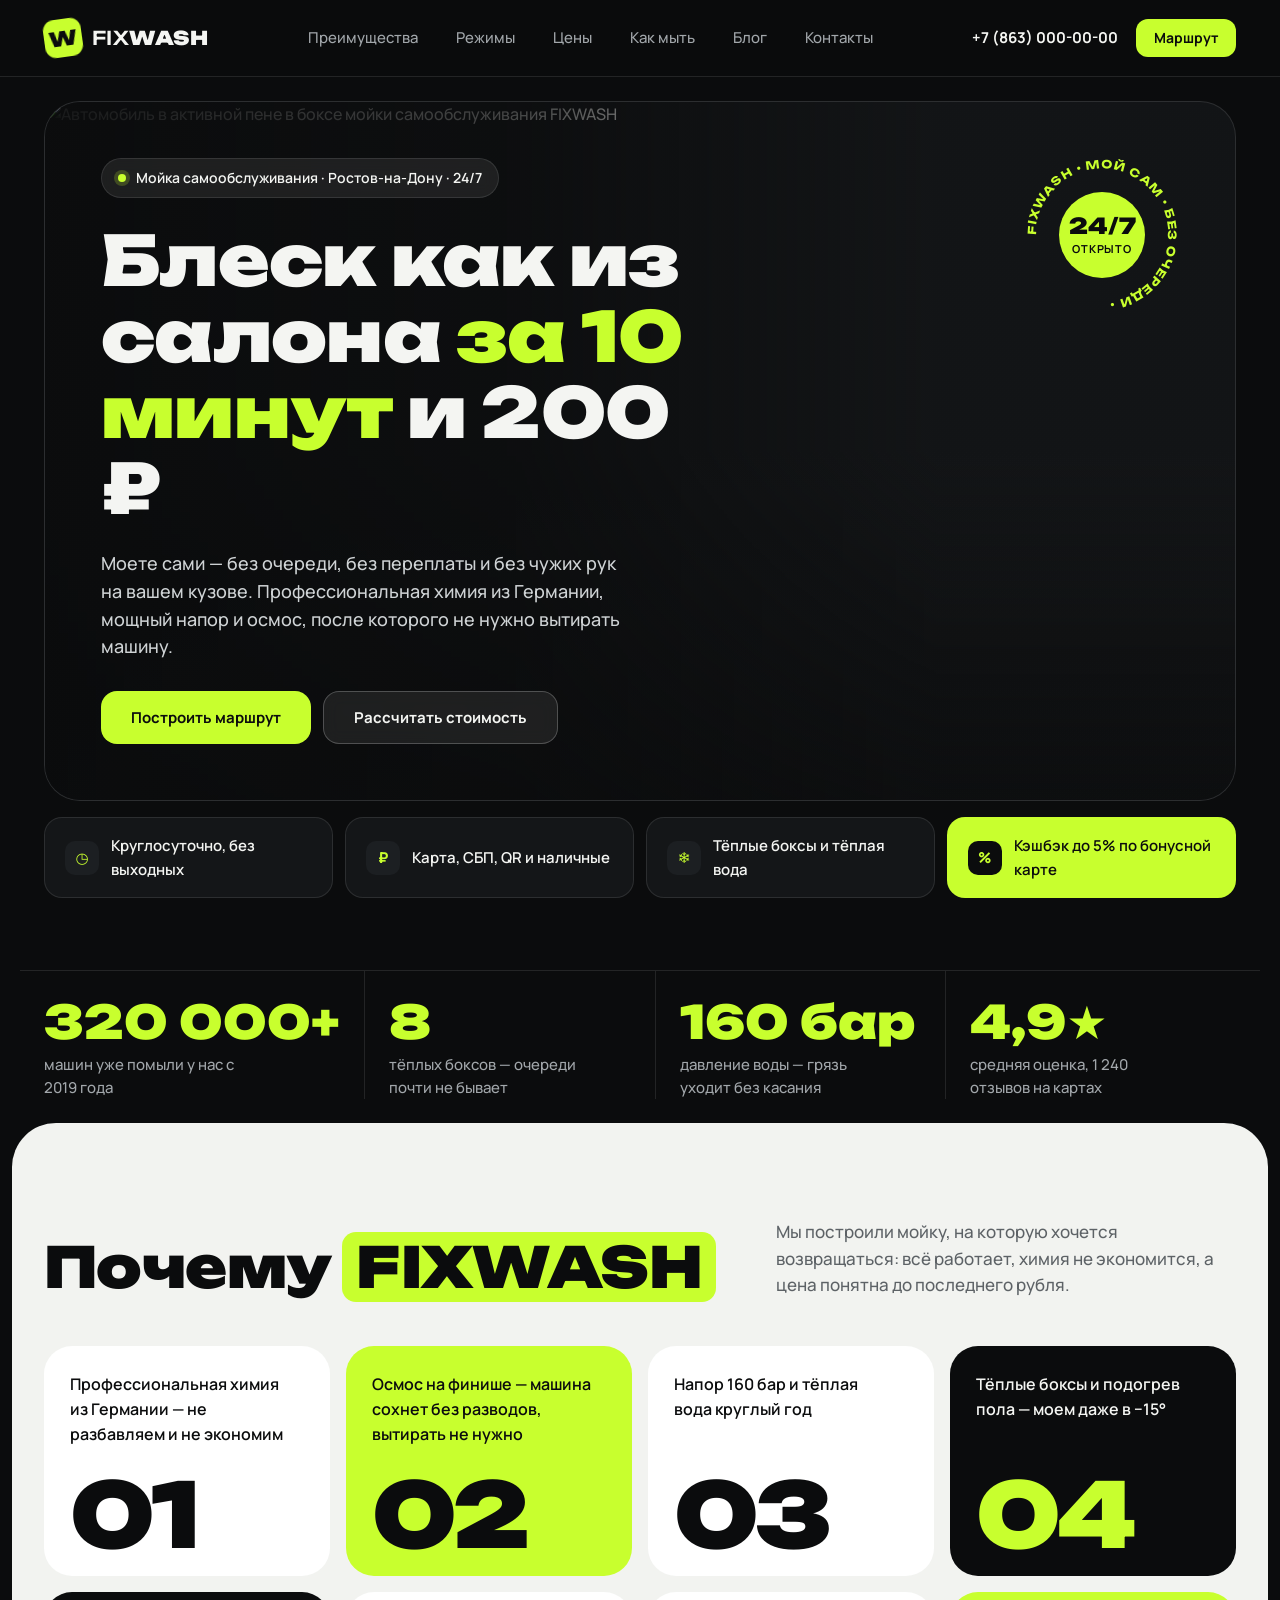
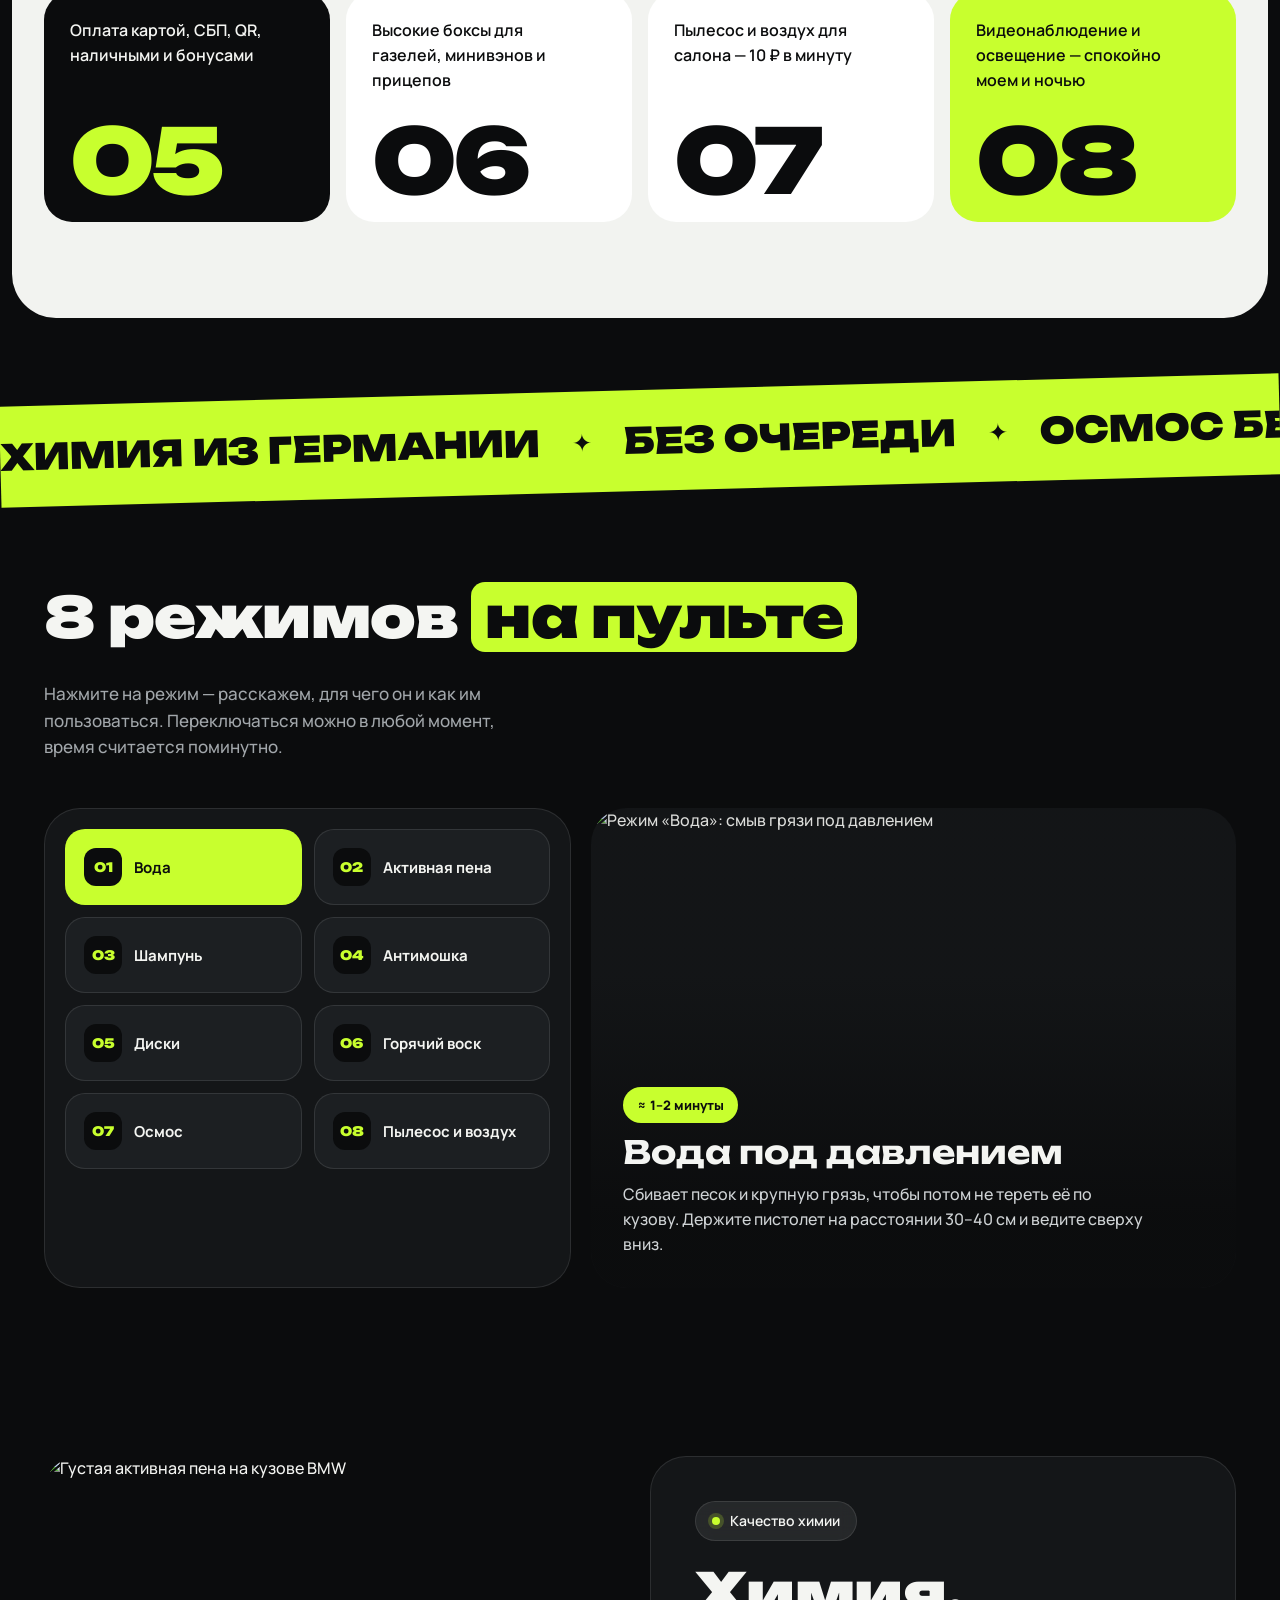
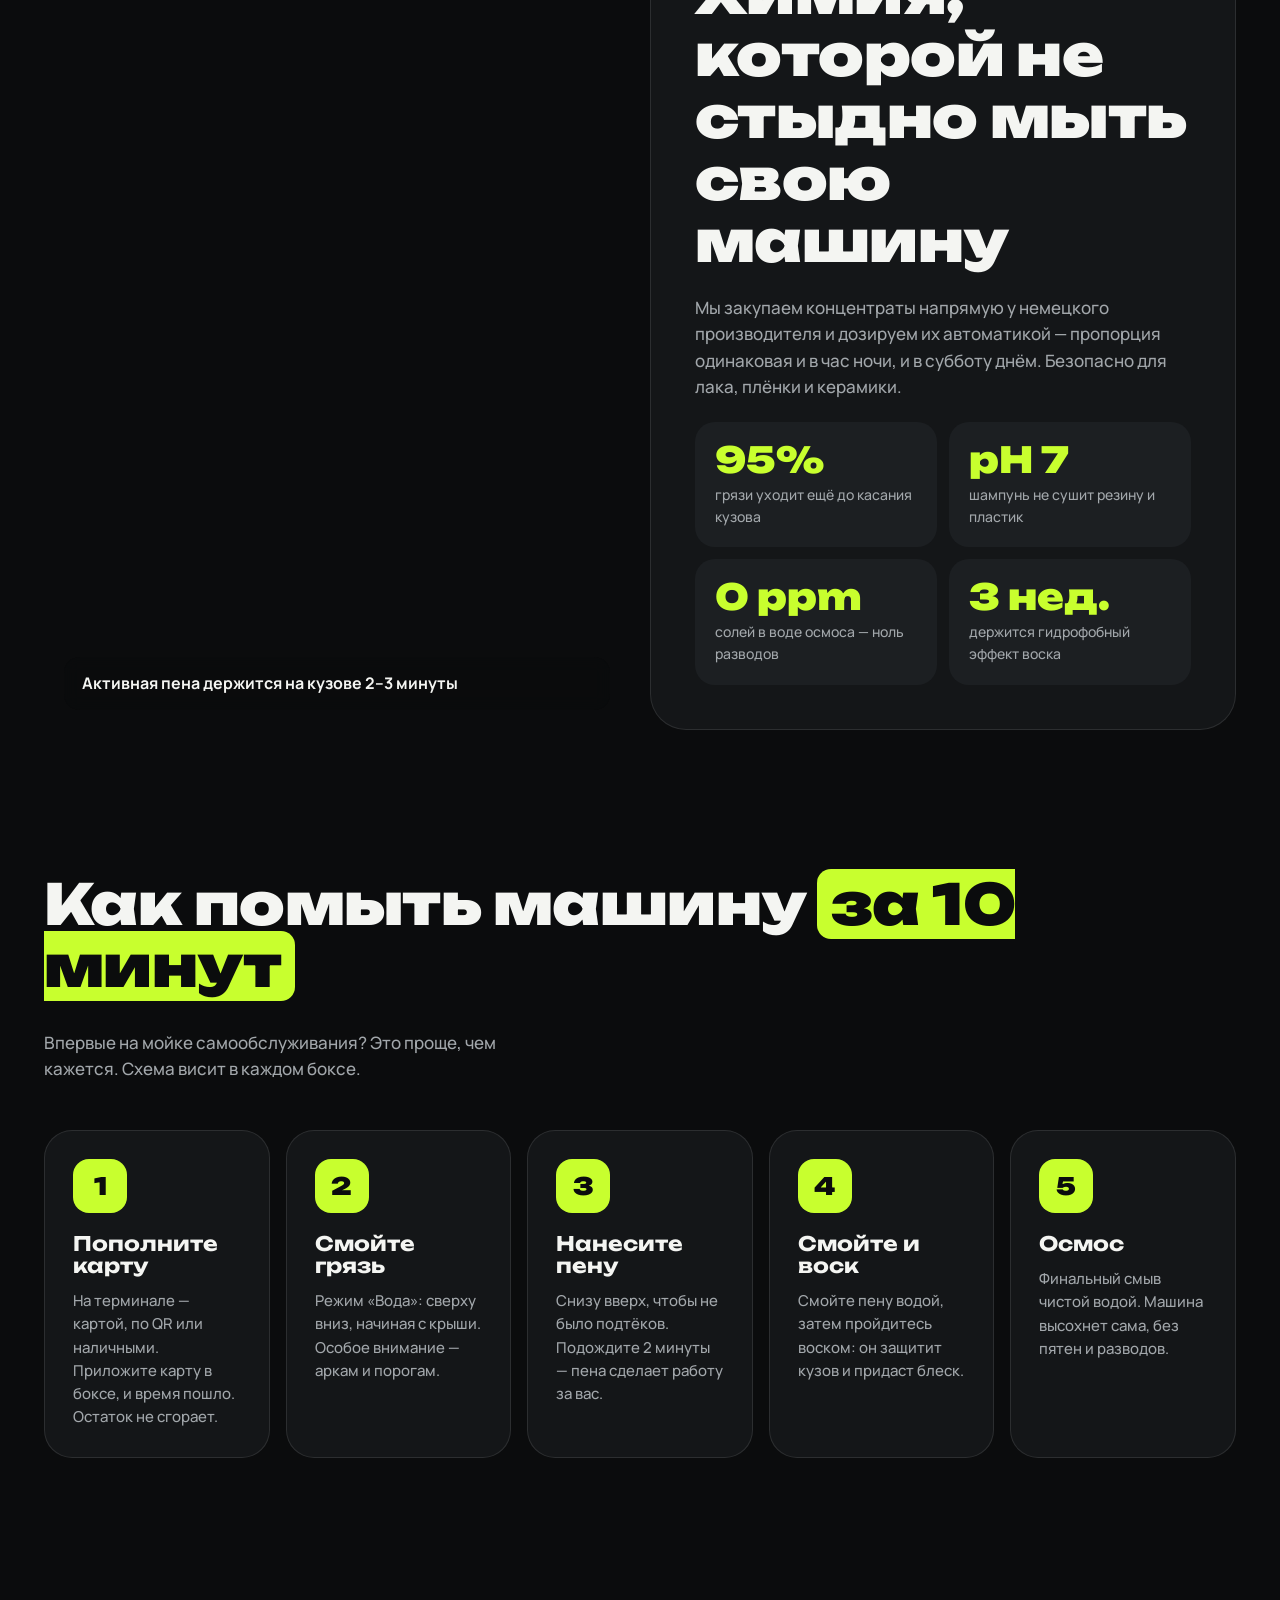
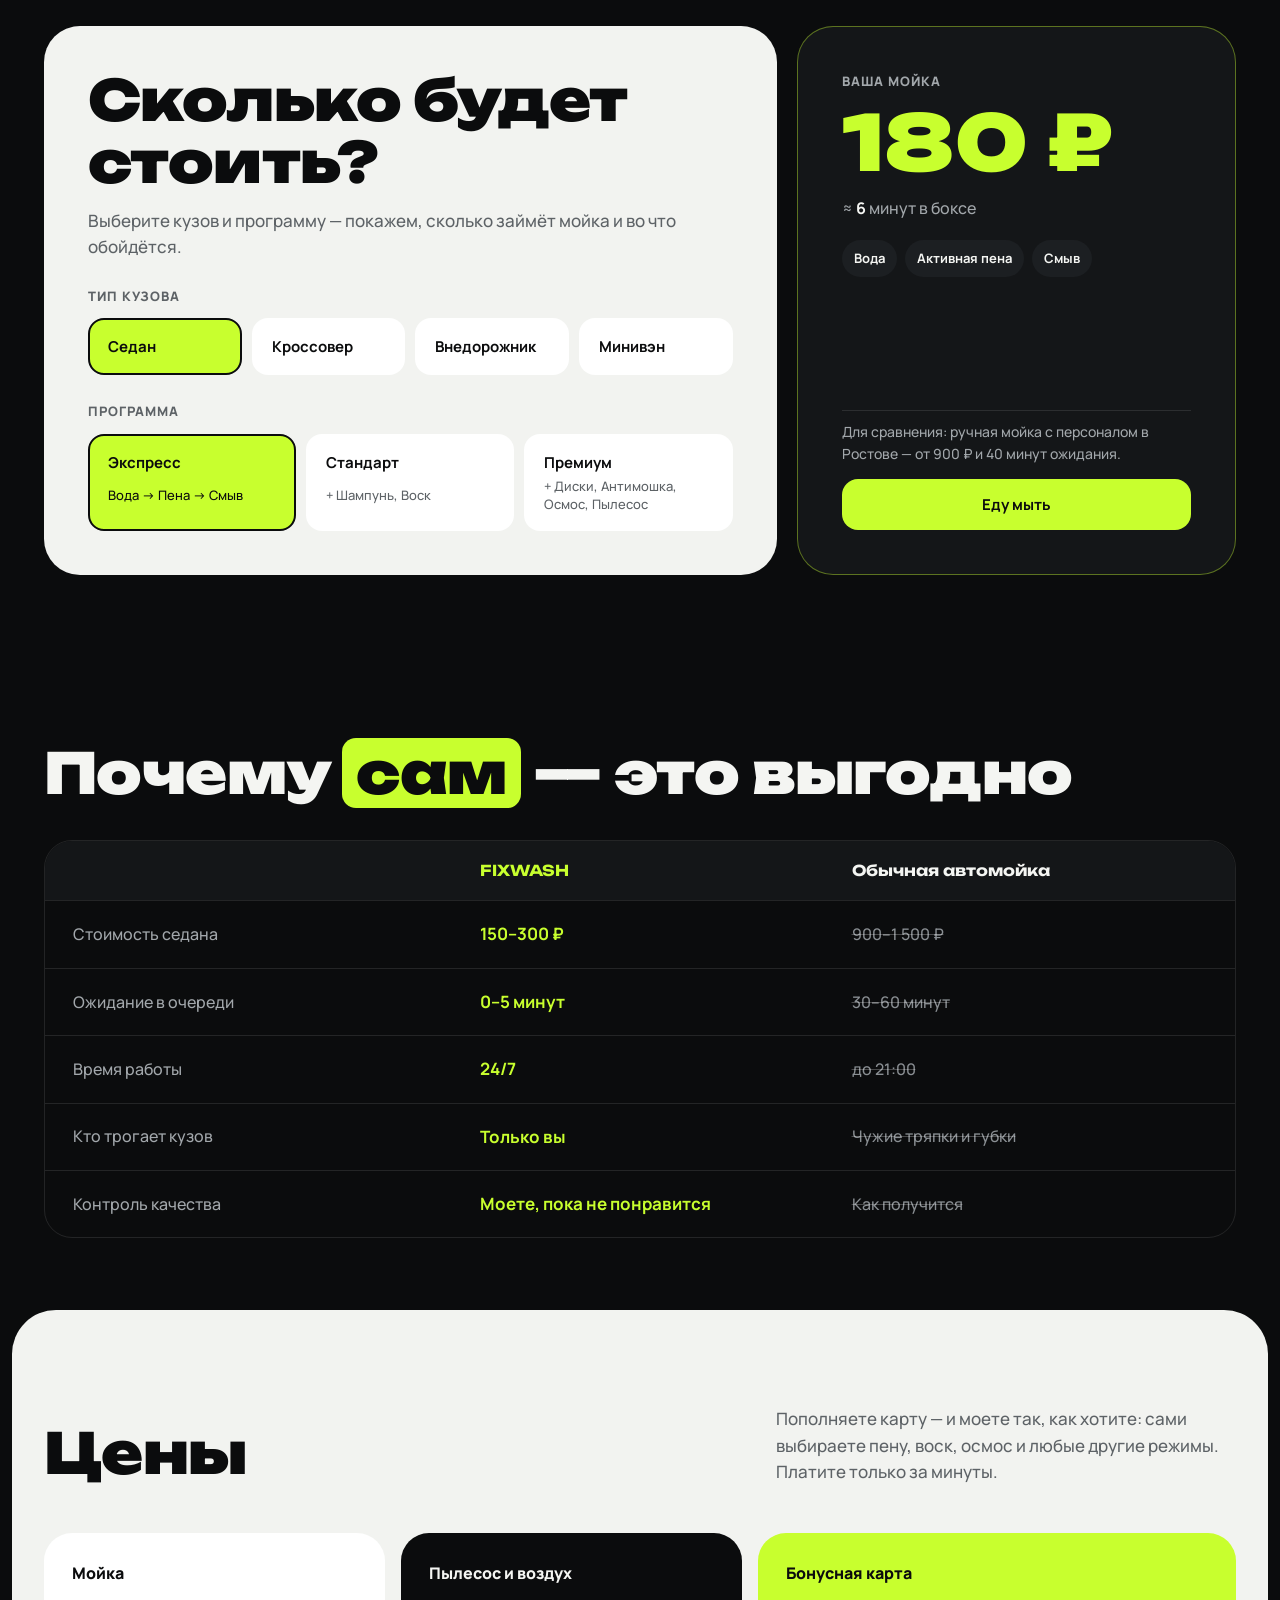
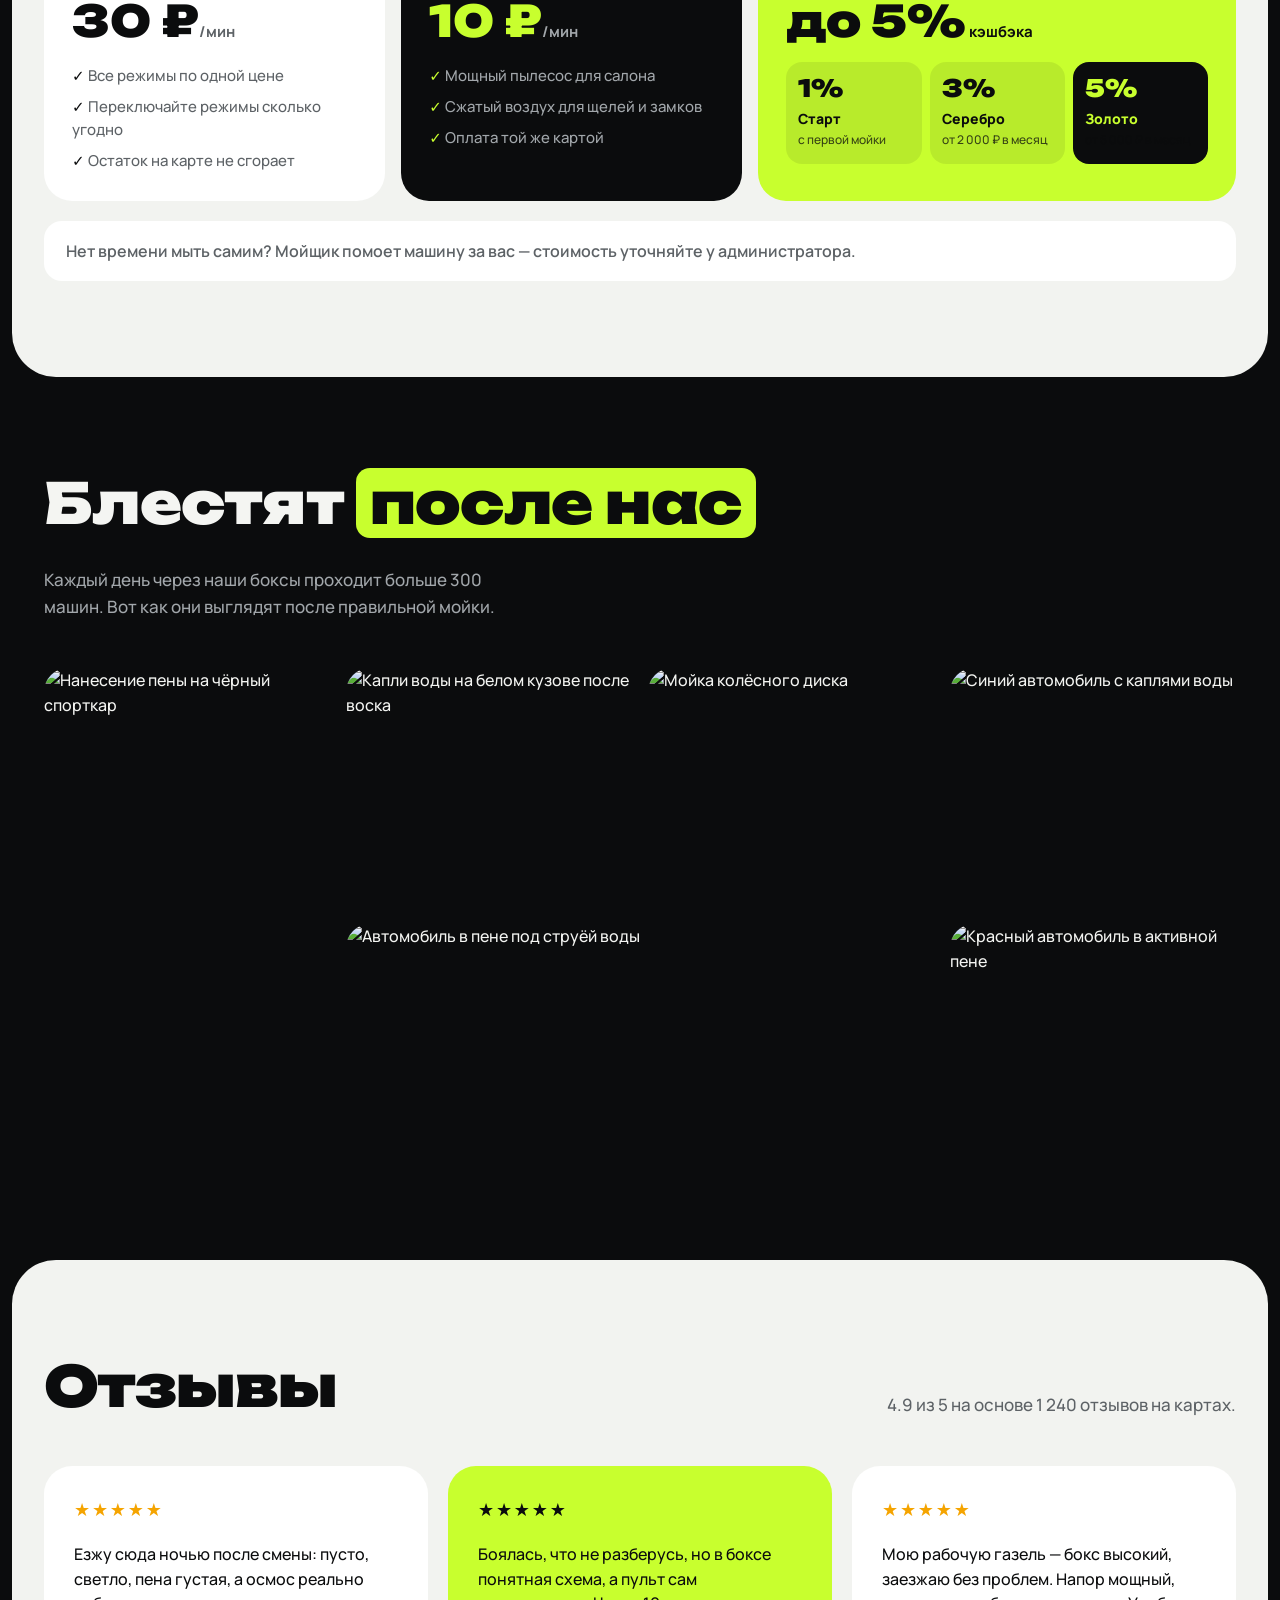
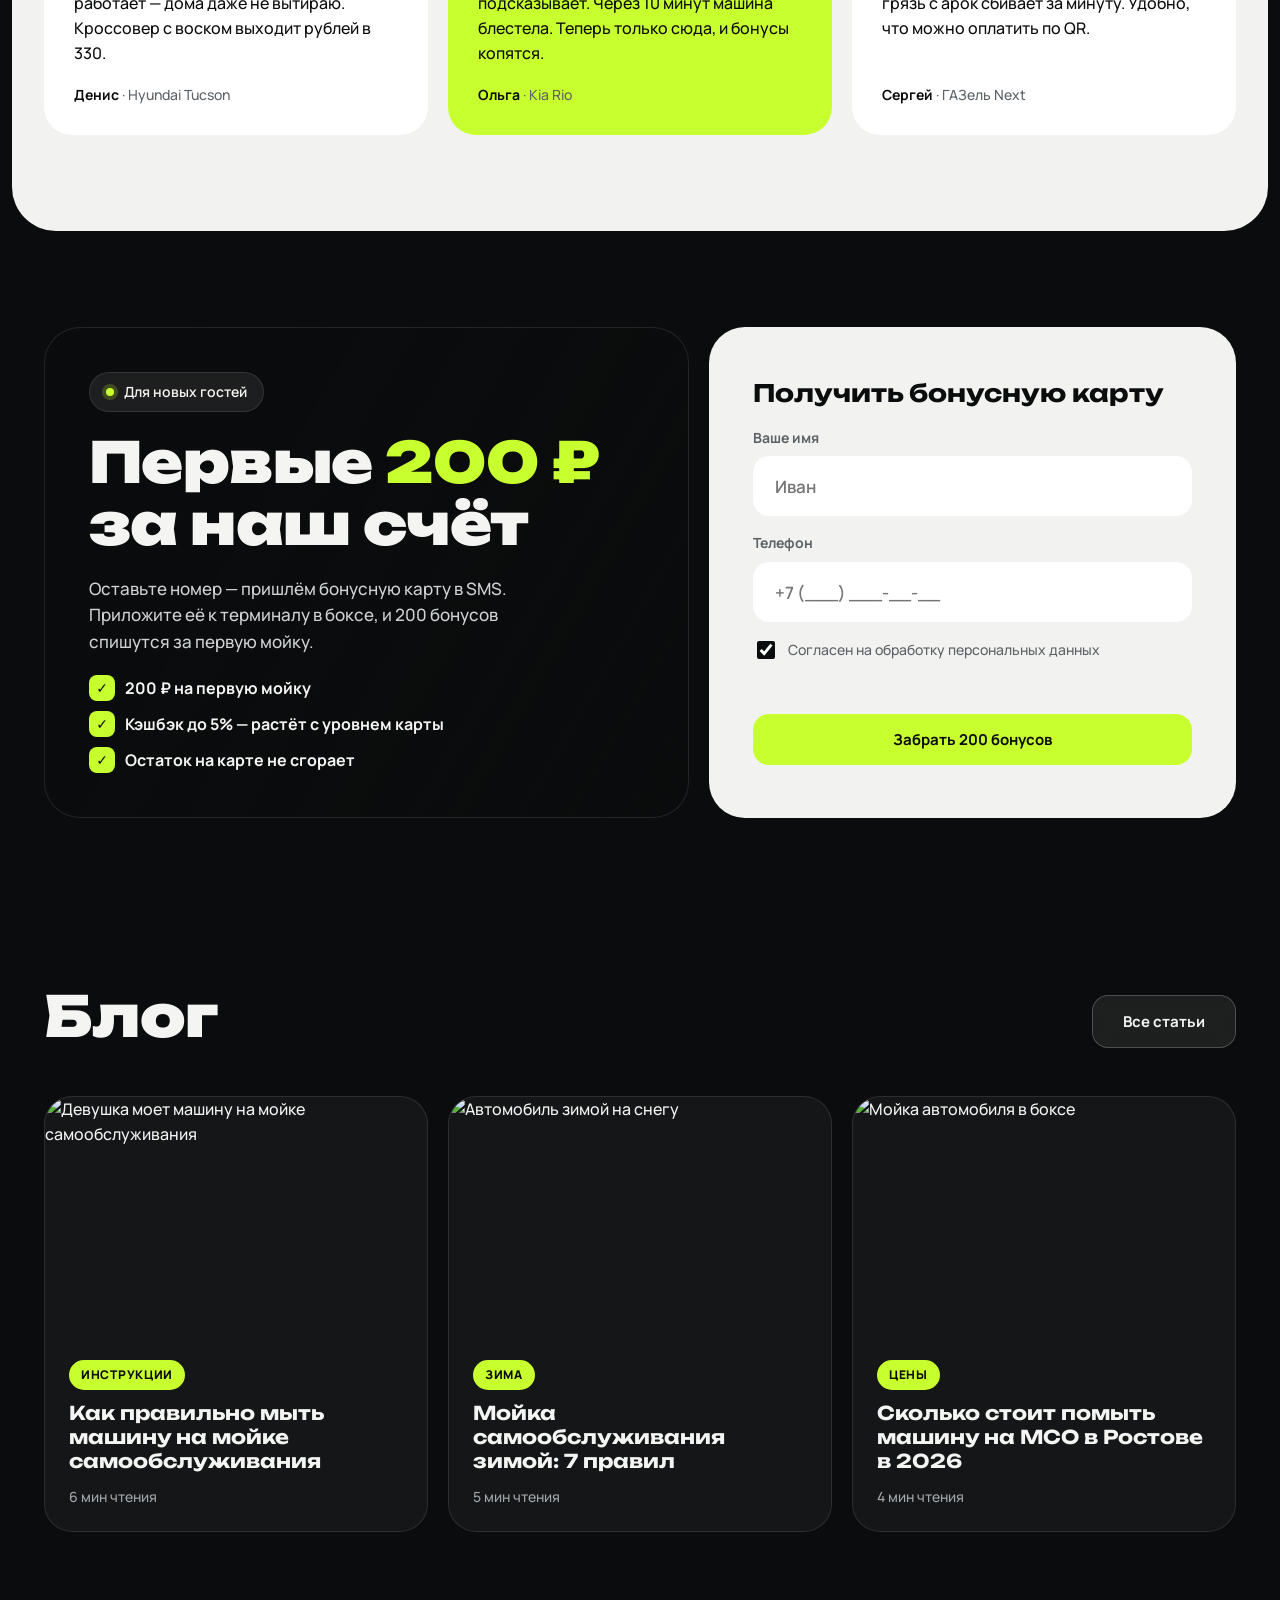
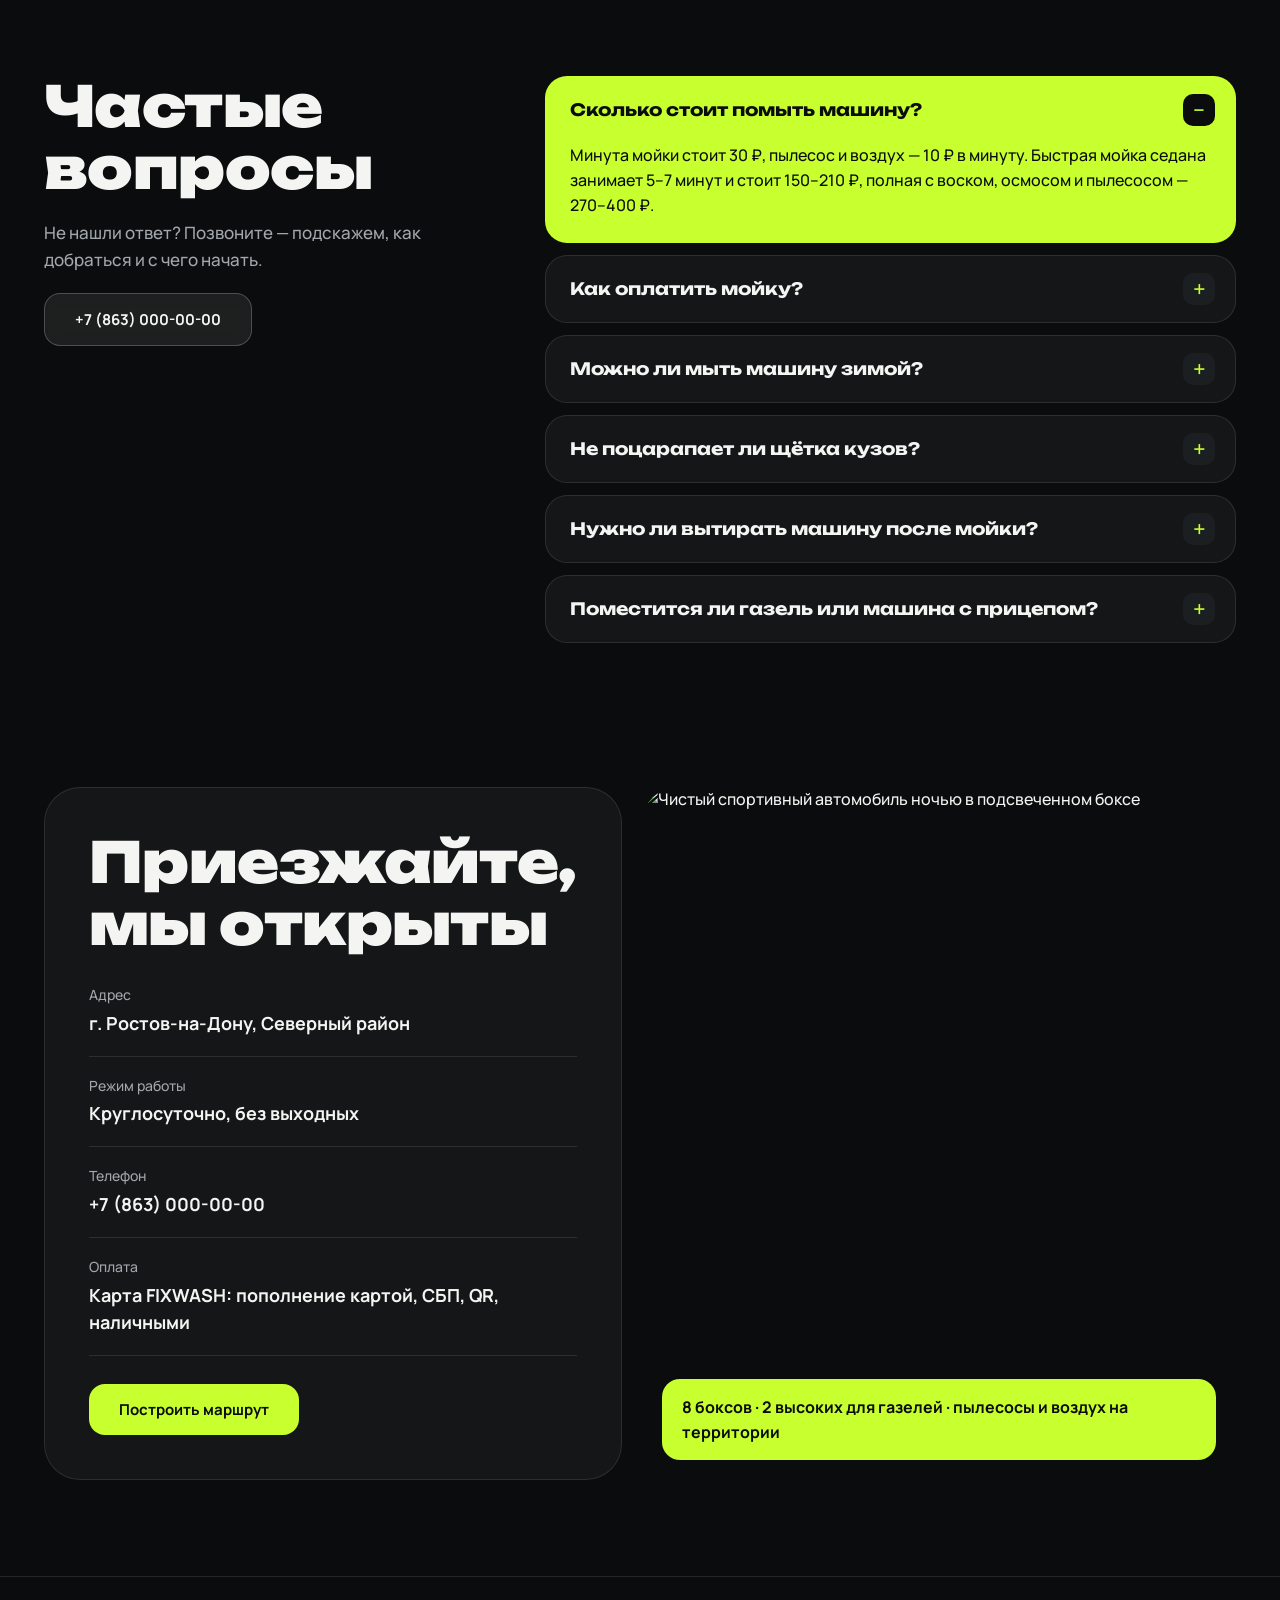
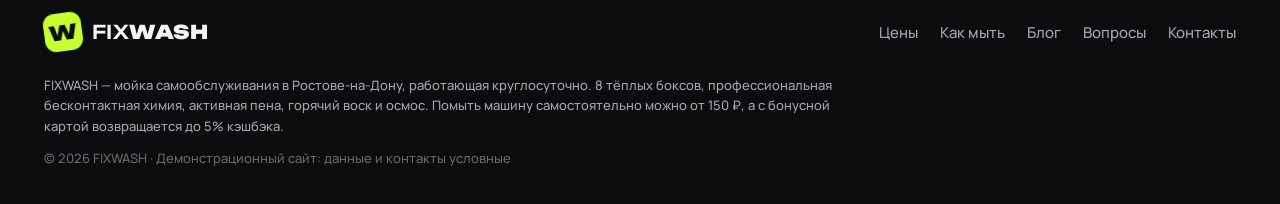
==== commit 7c3f060d: "Упрощены цены мойки FIXWASH Мойка 30 ₽/мин, пылесос и воздух 10 ₽/мин, бонусная карта с кэшбэком до " ====
--- a/index.html
+++ b/index.html
@@ -4,7 +4,7 @@
   <meta charset="utf-8">
   <meta name="viewport" content="width=device-width, initial-scale=1">
   <title>Мойка самообслуживания в Ростове-на-Дону 24/7 — FIXWASH</title>
-  <meta name="description" content="Мойка самообслуживания FIXWASH в Ростове-на-Дону: 8 тёплых боксов, профессиональная химия из Германии, осмос без разводов. Работаем 24/7, мойка от 150 ₽, ночью −30%.">
+  <meta name="description" content="Мойка самообслуживания FIXWASH в Ростове-на-Дону: 8 тёплых боксов, профессиональная химия из Германии, осмос без разводов. Работаем 24/7, мойка от 150 ₽, кэшбэк до 5% по бонусной карте.">
   <link rel="canonical" href="https://sasha23rak-design.github.io/fixwash/">
   <meta property="og:type" content="website">
   <meta property="og:title" content="FIXWASH — мойка самообслуживания в Ростове-на-Дону 24/7">
@@ -47,9 +47,9 @@
     "@context": "https://schema.org",
     "@type": "FAQPage",
     "mainEntity": [
-      { "@type": "Question", "name": "Сколько стоит помыть машину на мойке самообслуживания?", "acceptedAnswer": { "@type": "Answer", "text": "Минута на посту стоит 30 ₽, ночью с 00:00 до 07:00 — 21 ₽. Быстрая мойка седана занимает 5–7 минут и стоит 150–210 ₽, полная с воском, осмосом и пылесосом — 270–440 ₽." } },
-      { "@type": "Question", "name": "Как оплатить мойку?", "acceptedAnswer": { "@type": "Answer", "text": "На каждом посту принимаем банковские карты, Apple Pay и Google Pay, оплату по QR через СБП, купюры, монеты и бонусную карту FIXWASH." } },
-      { "@type": "Question", "name": "Можно ли мыть машину зимой?", "acceptedAnswer": { "@type": "Answer", "text": "Да. Боксы отапливаются, пол с подогревом, вода подаётся тёплой. После мойки продуйте замки и уплотнители воздухом — он есть на каждом посту." } },
+      { "@type": "Question", "name": "Сколько стоит помыть машину на мойке самообслуживания?", "acceptedAnswer": { "@type": "Answer", "text": "Минута мойки стоит 30 ₽, пылесос и воздух — 10 ₽ в минуту. Быстрая мойка седана занимает 5–7 минут и стоит 150–210 ₽, полная с воском, осмосом и пылесосом — 270–400 ₽." } },
+      { "@type": "Question", "name": "Как оплатить мойку?", "acceptedAnswer": { "@type": "Answer", "text": "Пополните карту FIXWASH на терминале банковской картой, Apple Pay, Google Pay, по QR через СБП или наличными, приложите её в боксе и выбирайте режимы. Остаток на карте не сгорает." } },
+      { "@type": "Question", "name": "Можно ли мыть машину зимой?", "acceptedAnswer": { "@type": "Answer", "text": "Да. Боксы отапливаются, пол с подогревом, вода подаётся тёплой. После мойки продуйте замки и уплотнители воздухом — он есть у каждого бокса." } },
       { "@type": "Question", "name": "Не поцарапает ли щётка кузов?", "acceptedAnswer": { "@type": "Answer", "text": "Щётку используйте только после активной пены и смыва крупной грязи. Перед использованием промойте её водой под давлением. Для бесконтактной мойки щётка не нужна вовсе." } },
       { "@type": "Question", "name": "Нужно ли вытирать машину после мойки?", "acceptedAnswer": { "@type": "Answer", "text": "Нет, если на финише использовать режим «Осмос». Это очищенная вода без солей, она высыхает без разводов и пятен." } },
       { "@type": "Question", "name": "Поместится ли газель или машина с прицепом?", "acceptedAnswer": { "@type": "Answer", "text": "Да, боксы №7 и №8 высотой 3,2 метра и длиной 9 метров рассчитаны на микроавтобусы, газели и легковые автомобили с прицепом." } }
@@ -116,7 +116,7 @@
       <div class="pill"><span class="pill__ico">◷</span> Круглосуточно, без выходных</div>
       <div class="pill"><span class="pill__ico">₽</span> Карта, СБП, QR и наличные</div>
       <div class="pill"><span class="pill__ico">❄</span> Тёплые боксы и тёплая вода</div>
-      <div class="pill pill--lime"><span class="pill__ico">☾</span> Ночью −30% с 00:00 до 07:00</div>
+      <div class="pill pill--lime"><span class="pill__ico">%</span> Кэшбэк до 5% по бонусной карте</div>
     </div>
   </div>
 </section>
@@ -146,7 +146,7 @@
       <div class="adv__card adv__card--dark"><p>Тёплые боксы и подогрев пола — моем даже в −15°</p><b>04</b></div>
       <div class="adv__card adv__card--dark"><p>Оплата картой, СБП, QR, наличными и бонусами</p><b>05</b></div>
       <div class="adv__card"><p>Высокие боксы для газелей, минивэнов и прицепов</p><b>06</b></div>
-      <div class="adv__card"><p>Пылесос, воздух и мойка ковриков на территории</p><b>07</b></div>
+      <div class="adv__card"><p>Пылесос и воздух для салона — 10 ₽ в минуту</p><b>07</b></div>
       <div class="adv__card adv__card--lime"><p>Видеонаблюдение и освещение — спокойно моем и ночью</p><b>08</b></div>
     </div>
   </div>
@@ -220,10 +220,10 @@
   <div class="container">
     <div class="section__head">
       <h2 class="h2">Как помыть машину <span class="lime-bg">за 10 минут</span></h2>
-      <p class="section__lead">Впервые на мойке самообслуживания? Это проще, чем кажется. Схема висит на каждом посту.</p>
+      <p class="section__lead">Впервые на мойке самообслуживания? Это проще, чем кажется. Схема висит в каждом боксе.</p>
     </div>
     <div class="steps steps--5">
-      <div class="step"><span class="step__n">1</span><h4>Оплатите</h4><p>Картой, по QR или наличными прямо на посту. Остаток не сгорает — он остаётся на бонусной карте.</p></div>
+      <div class="step"><span class="step__n">1</span><h4>Пополните карту</h4><p>На терминале — картой, по QR или наличными. Приложите карту в боксе, и время пошло. Остаток не сгорает.</p></div>
       <div class="step"><span class="step__n">2</span><h4>Смойте грязь</h4><p>Режим «Вода»: сверху вниз, начиная с крыши. Особое внимание — аркам и порогам.</p></div>
       <div class="step"><span class="step__n">3</span><h4>Нанесите пену</h4><p>Снизу вверх, чтобы не было подтёков. Подождите 2 минуты — пена сделает работу за вас.</p></div>
       <div class="step"><span class="step__n">4</span><h4>Смойте и воск</h4><p>Смойте пену водой, затем пройдитесь воском: он защитит кузов и придаст блеск.</p></div>
@@ -259,19 +259,12 @@
           </div>
         </div>
 
-        <div class="calc__group">
-          <p class="calc__label">Когда</p>
-          <div class="seg" data-name="time">
-            <button type="button" class="seg__btn is-active" data-k="day">Днём · 30 ₽/мин</button>
-            <button type="button" class="seg__btn" data-k="night">Ночью · 21 ₽/мин</button>
-          </div>
-        </div>
       </div>
 
       <div class="calc__result">
         <p class="calc__label">Ваша мойка</p>
         <div class="calc__price"><span id="calcPrice">210</span> ₽</div>
-        <p class="calc__time">≈ <b id="calcMin">7</b> минут на посту</p>
+        <p class="calc__time">≈ <b id="calcMin">7</b> минут в боксе</p>
         <ul class="calc__steps" id="calcSteps"></ul>
         <p class="calc__note">Для сравнения: ручная мойка с персоналом в Ростове — от 900 ₽ и 40 минут ожидания.</p>
         <a href="https://yandex.ru/maps/39/rostov-na-donu/" target="_blank" rel="noopener" class="btn btn--lime">Еду мыть</a>
@@ -299,33 +292,32 @@
 <section class="section section--light" id="prices">
   <div class="container">
     <div class="section__head">
-      <h2 class="h2">Цены и акции</h2>
-      <p class="section__lead">Платите только за время на посту. Все режимы — по одной цене, переключайтесь сколько угодно.</p>
-    </div>
-
-    <div class="prices">
+      <h2 class="h2">Цены</h2>
+      <p class="section__lead">Пополняете карту — и моете так, как хотите: сами выбираете пену, воск, осмос и любые другие режимы. Платите только за минуты.</p>
+    </div>
+
+    <div class="prices prices--3">
       <div class="price-card">
-        <p class="price-card__name">Мойка на посту</p>
+        <p class="price-card__name">Мойка</p>
         <div class="price-card__val">30 ₽<small>/мин</small></div>
-        <ul><li>Все 8 режимов по одной цене</li><li>Минимальный платёж — 50 ₽</li><li>Неиспользованный остаток — на карту</li></ul>
+        <ul><li>Все режимы по одной цене</li><li>Переключайте режимы сколько угодно</li><li>Остаток на карте не сгорает</li></ul>
       </div>
       <div class="price-card price-card--dark">
-        <span class="price-card__badge">−30%</span>
-        <p class="price-card__name">Ночная мойка</p>
-        <div class="price-card__val">21 ₽<small>/мин</small></div>
-        <ul><li>Ежедневно с 00:00 до 07:00</li><li>Пустые боксы, никакой суеты</li><li>Освещение и видеонаблюдение</li></ul>
-      </div>
-      <div class="price-card">
         <p class="price-card__name">Пылесос и воздух</p>
-        <div class="price-card__val">20 ₽<small>/мин</small></div>
-        <ul><li>Мощный пылесос для салона</li><li>Продув замков и щелей</li><li>Мойка ковриков — 50 ₽</li></ul>
+        <div class="price-card__val">10 ₽<small>/мин</small></div>
+        <ul><li>Мощный пылесос для салона</li><li>Сжатый воздух для щелей и замков</li><li>Оплата той же картой</li></ul>
       </div>
       <div class="price-card price-card--lime">
         <p class="price-card__name">Бонусная карта</p>
-        <div class="price-card__val">+15%<small> к пополнению</small></div>
-        <ul><li>Пополните на 1 000 ₽ — получите 1 150 ₽</li><li>Кэшбэк 5% с каждой мойки</li><li>Двойные бонусы в день рождения</li></ul>
-      </div>
-    </div>
+        <div class="price-card__val">до 5%<small> кэшбэка</small></div>
+        <div class="levels">
+          <div class="level"><b>1%</b><span>Старт</span><small>с первой мойки</small></div>
+          <div class="level"><b>3%</b><span>Серебро</span><small>от 2 000 ₽ в месяц</small></div>
+          <div class="level"><b>5%</b><span>Золото</span><small>от 5 000 ₽ в месяц</small></div>
+        </div>
+      </div>
+    </div>
+    <p class="prices__note">Нет времени мыть самим? Мойщик помоет машину за вас — стоимость уточняйте у администратора.</p>
   </div>
 </section>
 
@@ -357,12 +349,12 @@
     <div class="reviews">
       <figure class="review">
         <div class="review__stars">★★★★★</div>
-        <blockquote>Езжу сюда ночью после смены: пусто, светло, пена густая, а осмос реально работает — дома даже не вытираю. Помыть кроссовер выходит в 250 рублей.</blockquote>
+        <blockquote>Езжу сюда ночью после смены: пусто, светло, пена густая, а осмос реально работает — дома даже не вытираю. Кроссовер с воском выходит рублей в 330.</blockquote>
         <figcaption><b>Денис</b> · Hyundai Tucson</figcaption>
       </figure>
       <figure class="review review--lime">
         <div class="review__stars">★★★★★</div>
-        <blockquote>Боялась, что не разберусь, но на посту понятная схема, а пульт сам подсказывает. Через 10 минут машина блестела. Теперь только сюда, и бонусы копятся.</blockquote>
+        <blockquote>Боялась, что не разберусь, но в боксе понятная схема, а пульт сам подсказывает. Через 10 минут машина блестела. Теперь только сюда, и бонусы копятся.</blockquote>
         <figcaption><b>Ольга</b> · Kia Rio</figcaption>
       </figure>
       <figure class="review">
@@ -381,11 +373,11 @@
       <div class="lead__aside">
         <span class="tag"><i class="dot"></i> Для новых гостей</span>
         <h2 class="h2">Первые <span class="lime">200 ₽</span> за наш счёт</h2>
-        <p>Оставьте номер — пришлём бонусную карту в SMS. Покажите её на посту, и 200 бонусов спишутся за первую мойку.</p>
+        <p>Оставьте номер — пришлём бонусную карту в SMS. Приложите её к терминалу в боксе, и 200 бонусов спишутся за первую мойку.</p>
         <ul class="lead__list">
           <li>200 ₽ на первую мойку</li>
-          <li>Кэшбэк 5% с каждого визита</li>
-          <li>Закрытые акции и ночные скидки</li>
+          <li>Кэшбэк до 5% — растёт с уровнем карты</li>
+          <li>Остаток на карте не сгорает</li>
         </ul>
       </div>
 
@@ -443,9 +435,9 @@
         <a href="tel:+78630000000" class="btn btn--ghost">+7 (863) 000-00-00</a>
       </div>
       <div class="faq">
-        <details class="faq__item" open><summary>Сколько стоит помыть машину?</summary><p>Минута на посту стоит 30 ₽, ночью с 00:00 до 07:00 — 21 ₽. Быстрая мойка седана занимает 5–7 минут и стоит 150–210 ₽, полная с воском, осмосом и пылесосом — 270–440 ₽.</p></details>
-        <details class="faq__item"><summary>Как оплатить мойку?</summary><p>На каждом посту принимаем банковские карты, Apple Pay и Google Pay, оплату по QR через СБП, купюры, монеты и бонусную карту FIXWASH.</p></details>
-        <details class="faq__item"><summary>Можно ли мыть машину зимой?</summary><p>Да. Боксы отапливаются, пол с подогревом, вода подаётся тёплой. После мойки продуйте замки и уплотнители воздухом — он есть на каждом посту.</p></details>
+        <details class="faq__item" open><summary>Сколько стоит помыть машину?</summary><p>Минута мойки стоит 30 ₽, пылесос и воздух — 10 ₽ в минуту. Быстрая мойка седана занимает 5–7 минут и стоит 150–210 ₽, полная с воском, осмосом и пылесосом — 270–400 ₽.</p></details>
+        <details class="faq__item"><summary>Как оплатить мойку?</summary><p>Пополните карту FIXWASH на терминале банковской картой, Apple Pay, Google Pay, по QR через СБП или наличными, приложите её в боксе и выбирайте режимы. Остаток на карте не сгорает.</p></details>
+        <details class="faq__item"><summary>Можно ли мыть машину зимой?</summary><p>Да. Боксы отапливаются, пол с подогревом, вода подаётся тёплой. После мойки продуйте замки и уплотнители воздухом — он есть у каждого бокса.</p></details>
         <details class="faq__item"><summary>Не поцарапает ли щётка кузов?</summary><p>Щётку используйте только после активной пены и смыва крупной грязи. Перед использованием промойте её водой под давлением. Для бесконтактной мойки щётка не нужна вовсе.</p></details>
         <details class="faq__item"><summary>Нужно ли вытирать машину после мойки?</summary><p>Нет, если на финише использовать режим «Осмос». Это очищенная вода без солей, она высыхает без разводов и пятен.</p></details>
         <details class="faq__item"><summary>Поместится ли газель или машина с прицепом?</summary><p>Да, боксы №7 и №8 высотой 3,2 метра и длиной 9 метров рассчитаны на микроавтобусы, газели и легковые автомобили с прицепом.</p></details>
@@ -464,7 +456,7 @@
           <li><span>Адрес</span><b>г. Ростов-на-Дону, Северный район</b></li>
           <li><span>Режим работы</span><b>Круглосуточно, без выходных</b></li>
           <li><span>Телефон</span><a href="tel:+78630000000"><b>+7 (863) 000-00-00</b></a></li>
-          <li><span>Оплата</span><b>Карта · СБП · QR · наличные · бонусы</b></li>
+          <li><span>Оплата</span><b>Карта FIXWASH: пополнение картой, СБП, QR, наличными</b></li>
         </ul>
         <a href="https://yandex.ru/maps/39/rostov-na-donu/" target="_blank" rel="noopener" class="btn btn--lime">Построить маршрут</a>
       </div>
@@ -484,7 +476,7 @@
       <a href="./" class="logo"><span class="logo__mark">W</span><span class="logo__text">FIX<b>WASH</b></span></a>
       <nav class="footer__nav"><a href="#prices">Цены</a><a href="#how">Как мыть</a><a href="blog/">Блог</a><a href="#faq">Вопросы</a><a href="#contacts">Контакты</a></nav>
     </div>
-    <p class="footer__seo">FIXWASH — мойка самообслуживания в Ростове-на-Дону, работающая круглосуточно. 8 тёплых боксов, профессиональная бесконтактная химия, активная пена, горячий воск и осмос. Помыть машину самостоятельно можно от 150 ₽, ночью — со скидкой 30%.</p>
+    <p class="footer__seo">FIXWASH — мойка самообслуживания в Ростове-на-Дону, работающая круглосуточно. 8 тёплых боксов, профессиональная бесконтактная химия, активная пена, горячий воск и осмос. Помыть машину самостоятельно можно от 150 ₽, а с бонусной картой возвращается до 5% кэшбэка.</p>
     <p class="footer__demo">© 2026 FIXWASH · Демонстрационный сайт: данные и контакты условные</p>
   </div>
 </footer>
--- a/css/style.css
+++ b/css/style.css
@@ -508,6 +508,15 @@
 .price-card--dark li::before { color: var(--lime); }
 .price-card--lime { background: var(--lime); }
 .price-card--lime ul, .price-card--lime small { color: var(--ink) !important; }
+.prices--3 { grid-template-columns: 1fr 1fr 1.4fr; }
+.levels { display: grid; grid-template-columns: repeat(3, 1fr); gap: 8px; margin-top: 4px; }
+.level { padding: 14px 12px; border-radius: 16px; background: rgba(11, 12, 13, .08); display: grid; gap: 2px; }
+.level b { font: 900 24px/1 var(--head); }
+.level span { font-weight: 800; font-size: 14px; margin-top: 6px; }
+.level small { font-size: 12px; color: var(--ink); opacity: .75; }
+.level:last-child { background: var(--ink); color: var(--lime); }
+.level:last-child small { color: var(--text-dim); opacity: 1; }
+.prices__note { margin-top: 20px; padding: 18px 22px; border-radius: 18px; background: var(--card); font-weight: 600; color: var(--ink-dim); }
 .price-card__badge { position: absolute; top: 20px; right: 20px; padding: 6px 12px; border-radius: 99px; background: var(--lime); color: var(--ink); font: 900 13px var(--head); }
 
 /* ----- Gallery ----- */
@@ -623,6 +632,7 @@
   .adv--4 { grid-template-columns: repeat(2, 1fr); }
   .steps--5 { grid-template-columns: repeat(3, 1fr); }
   .prices { grid-template-columns: repeat(2, 1fr); }
+  .prices--3 .price-card--lime { grid-column: 1 / -1; }
   .calc { grid-template-columns: 1fr; }
   .article__layout { grid-template-columns: 1fr; gap: 24px; }
   .toc { position: static; }
